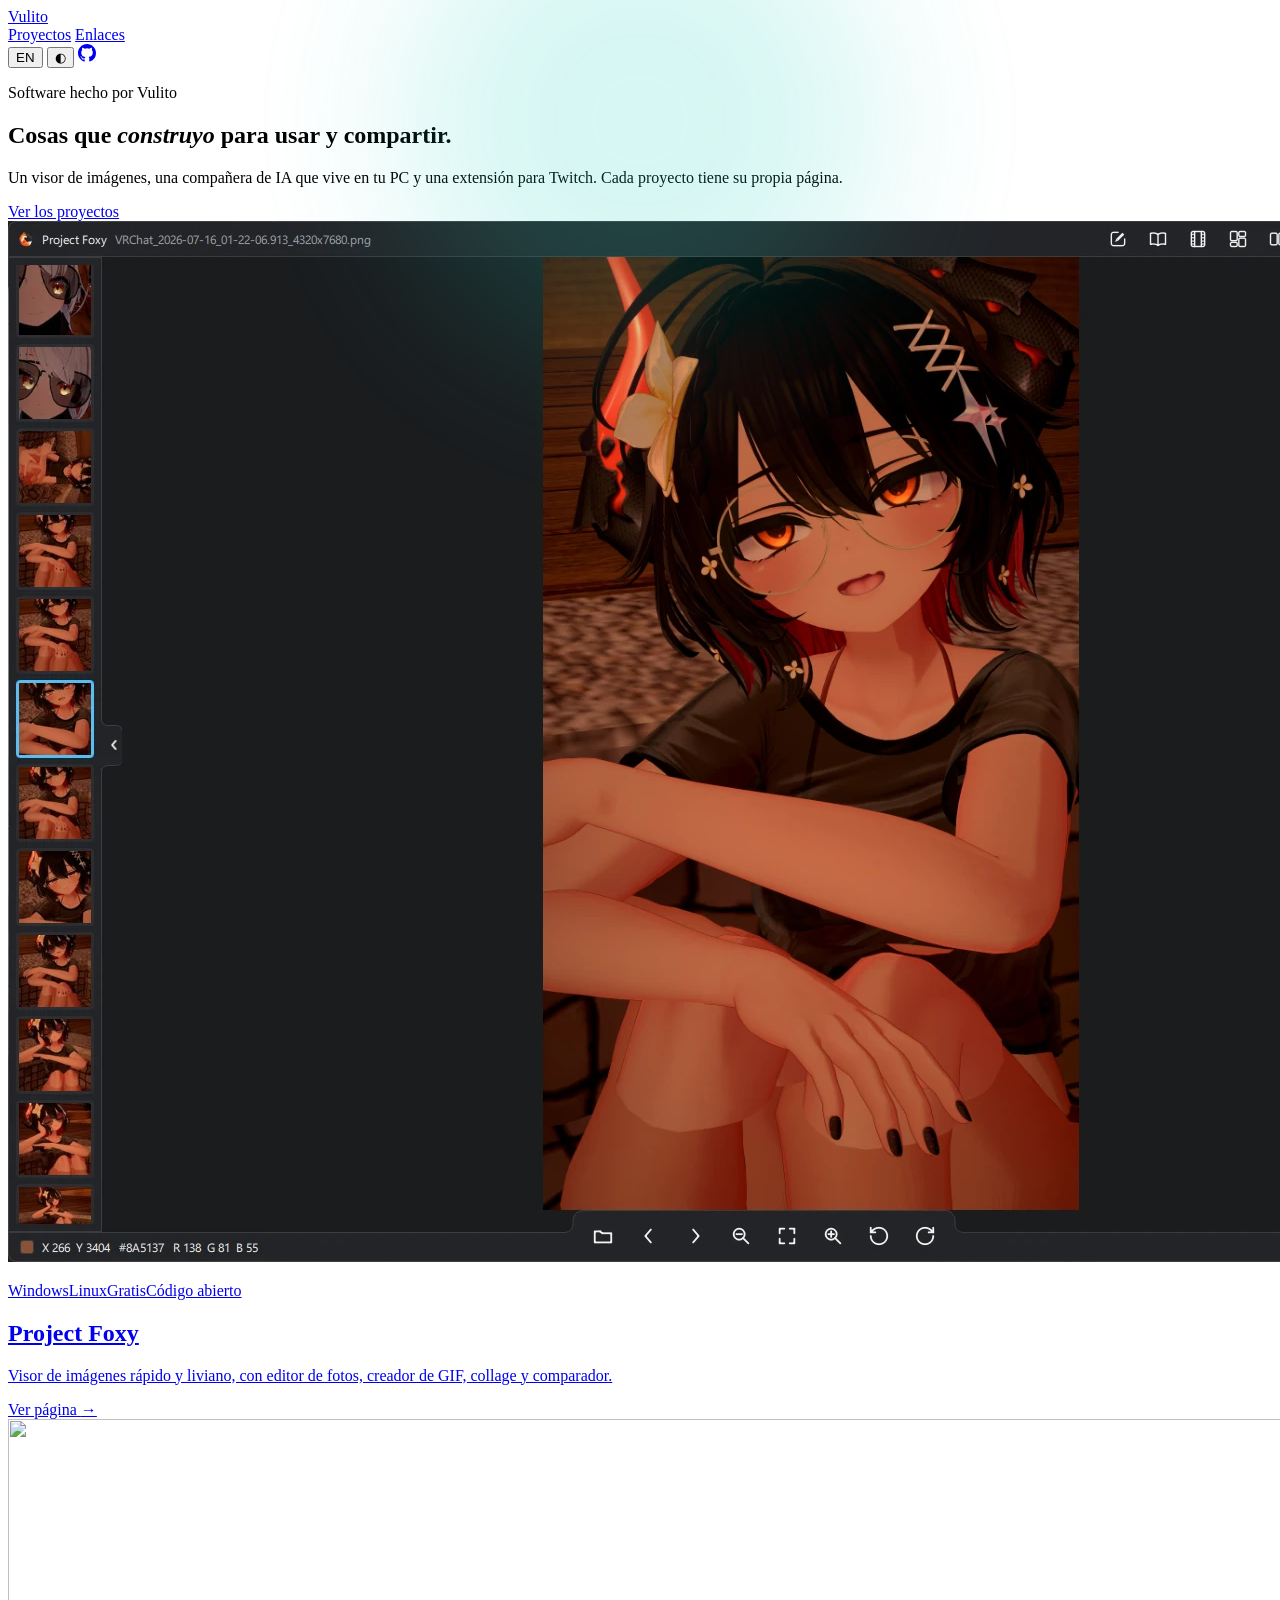
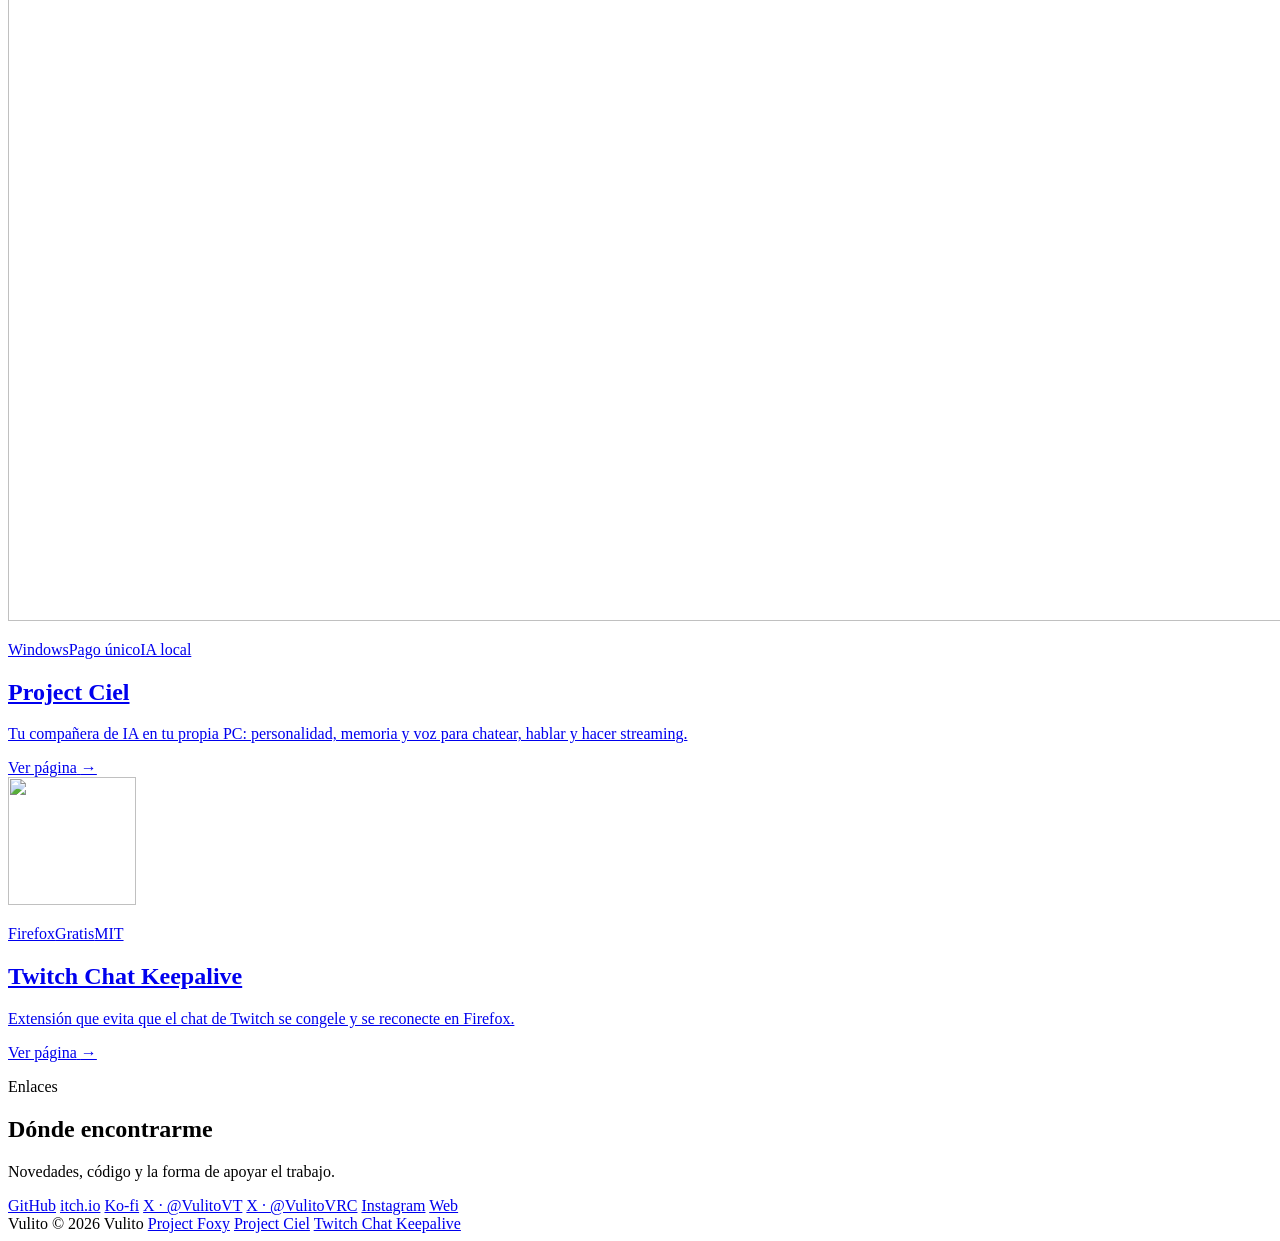
==== index.html @ b4577e33 "Foxy: capturas nuevas y galería más grande (botones con iconos, descripción debajo, clic para amplia" ====
<!doctype html>
<html lang="es">
<head>
<meta charset="utf-8">
<meta name="viewport" content="width=device-width, initial-scale=1">
<title>Vulito — proyectos de software</title>
<meta name="description" content="Proyectos de Vulito: Project Foxy (visor y editor de imágenes), Project Ciel (compañera de IA local) y Twitch Chat Keepalive (extensión para Firefox).">
<meta name="theme-color" content="#14100d">
<meta property="og:title" content="Vulito — proyectos de software">
<meta property="og:description" content="Un visor de imágenes, una compañera de IA local y una extensión para Twitch.">
<meta property="og:image" content="https://vulob1.github.io/img/social.png">
<meta property="og:type" content="website">
<link rel="icon" href="img/favicon.png">
<link rel="stylesheet" href="shared/base.css">
<link rel="stylesheet" href="shared/extra.css">
<style>
  :root { --accent: #1d1814; --accent-ink: #fbf8f5; --accent-soft: #efe7df; --accent2: #8b5cf6; }
  @media (prefers-color-scheme: dark) { :root:not([data-theme="light"]) { --accent: #f4eee8; --accent-ink: #14100d; --accent-soft: #2a211b; } }
  :root[data-theme="dark"] { --accent: #f4eee8; --accent-ink: #14100d; --accent-soft: #2a211b; }
  .glow { background: none; }
  .g1 { background: color-mix(in srgb, #ff6a13 38%, transparent) !important; }
  .g2 { background: color-mix(in srgb, #8b5cf6 34%, transparent) !important; }
  .g3 { position: absolute; width: 480px; height: 480px; left: 50%; top: -120px; margin-left: -240px; border-radius: 50%; filter: blur(80px); opacity: .45; background: color-mix(in srgb, #1ed3bd 40%, transparent); animation: drift 20s ease-in-out infinite alternate; }
  .brand .mk { width: 14px; height: 14px; border-radius: 50%; background: conic-gradient(#ff6a13, #1ed3bd, #8b5cf6, #ff6a13); animation: spin 8s linear infinite; }
  .btn.primary { box-shadow: none; }
</style>
<script>
  try { var t = localStorage.getItem('theme'); if (t) document.documentElement.dataset.theme = t; } catch (e) {}
  document.documentElement.classList.add('js');
</script>
</head>
<body>

<div class="progress" id="progress" aria-hidden="true"></div>

<header class="nav" id="nav">
  <div class="wrap nav-in">
    <a class="brand" href="#top"><i class="mk"></i><span>Vulito</span></a>
    <nav class="links" id="links">
      <a href="#proyectos" data-i18n="nav.projects">Proyectos</a>
      <a href="#enlaces" data-i18n="nav.links">Enlaces</a>
    </nav>
    <div class="tools">
      <button class="chip-btn" id="lang" aria-label="Idioma / Language">EN</button>
      <button class="chip-btn" id="theme" aria-label="Tema / Theme">◐</button>
      <a class="chip-btn" href="https://github.com/VuloB1" aria-label="GitHub">
        <svg viewBox="0 0 16 16" width="18" height="18" aria-hidden="true"><path fill="currentColor" d="M8 0C3.58 0 0 3.58 0 8c0 3.54 2.29 6.53 5.47 7.59.4.07.55-.17.55-.38 0-.19-.01-.82-.01-1.49-2.01.37-2.53-.49-2.69-.94-.09-.23-.48-.94-.82-1.13-.28-.15-.68-.52-.01-.53.63-.01 1.08.58 1.23.82.72 1.21 1.87.87 2.33.66.07-.52.28-.87.51-1.07-1.78-.2-3.64-.89-3.64-3.95 0-.87.31-1.59.82-2.15-.08-.2-.36-1.02.08-2.12 0 0 .67-.21 2.2.82a7.6 7.6 0 0 1 4 0c1.53-1.04 2.2-.82 2.2-.82.44 1.1.16 1.92.08 2.12.51.56.82 1.27.82 2.15 0 3.07-1.87 3.75-3.65 3.95.29.25.54.73.54 1.48 0 1.07-.01 1.93-.01 2.2 0 .21.15.46.55.38A8.01 8.01 0 0 0 16 8c0-4.42-3.58-8-8-8z"/></svg>
      </a>
    </div>
  </div>
</header>

<main id="top">
  <section class="home-hero hero">
    <div class="glow g1" aria-hidden="true"></div>
    <div class="glow g2" aria-hidden="true"></div>
    <div class="g3" aria-hidden="true"></div>
    <div class="wrap">
      <p class="eyebrow rise" style="--d:0"><span class="dot"></span><span data-i18n="hero.badge">Software hecho por Vulito</span></p>
      <h1 class="rise" style="--d:1" data-i18n-html="hero.title">Cosas que <em>construyo</em> para usar y compartir.</h1>
      <p class="lead rise" style="--d:2" data-i18n="hero.lead">Un visor de imágenes, una compañera de IA que vive en tu PC y una extensión para Twitch. Cada proyecto tiene su propia página.</p>
      <div class="cta rise" style="--d:3">
        <a class="btn primary" href="#proyectos" data-i18n="hero.cta">Ver los proyectos</a>
      </div>
    </div>
  </section>

  <section id="proyectos" class="projects">
    <div class="wrap">
      <div class="proj-grid">
        <a class="proj foxy" href="ProjectFoxy/" data-reveal>
          <div class="proj-media"><img data-es="ProjectFoxy/img/visor.webp" data-en="ProjectFoxy/img/visor.webp" src="ProjectFoxy/img/visor.webp" alt="" width="1512" height="1041" loading="lazy"></div>
          <div class="proj-body">
            <p class="proj-tags"><span>Windows</span><span>Linux</span><span data-i18n="tag.free">Gratis</span><span data-i18n="tag.open">Código abierto</span></p>
            <h2>Project Foxy</h2>
            <p data-i18n="foxy.p">Visor de imágenes rápido y liviano, con editor de fotos, creador de GIF, collage y comparador.</p>
            <span class="proj-go"><span data-i18n="go">Ver página</span> <b>→</b></span>
          </div>
        </a>
        <a class="proj ciel" href="ProjectCiel/" data-reveal>
          <div class="proj-media"><img src="ProjectCiel/img/chat.webp" alt="" width="1282" height="802" loading="lazy"></div>
          <div class="proj-body">
            <p class="proj-tags"><span>Windows</span><span data-i18n="tag.once">Pago único</span><span data-i18n="tag.ai">IA local</span></p>
            <h2>Project Ciel</h2>
            <p data-i18n="ciel.p">Tu compañera de IA en tu propia PC: personalidad, memoria y voz para chatear, hablar y hacer streaming.</p>
            <span class="proj-go"><span data-i18n="go">Ver página</span> <b>→</b></span>
          </div>
        </a>
        <a class="proj twitch" href="TwitchChatKeepalive/" data-reveal>
          <div class="proj-media icon"><img src="TwitchChatKeepalive/img/icon.png" alt="" width="128" height="128" loading="lazy"></div>
          <div class="proj-body">
            <p class="proj-tags"><span>Firefox</span><span data-i18n="tag.free">Gratis</span><span>MIT</span></p>
            <h2>Twitch Chat Keepalive</h2>
            <p data-i18n="tw.p">Extensión que evita que el chat de Twitch se congele y se reconecte en Firefox.</p>
            <span class="proj-go"><span data-i18n="go">Ver página</span> <b>→</b></span>
          </div>
        </a>
      </div>
    </div>
  </section>

  <section id="enlaces" class="sec alt center">
    <div class="wrap narrow">
      <p class="kicker" data-reveal data-i18n="links.k">Enlaces</p>
      <h2 data-reveal data-i18n="links.h">Dónde encontrarme</h2>
      <p class="sub" data-reveal data-i18n="links.sub">Novedades, código y la forma de apoyar el trabajo.</p>
      <div class="about-row" data-reveal>
        <a href="https://github.com/VuloB1">GitHub</a>
        <a href="https://vulito.itch.io/projectciel">itch.io</a>
        <a href="https://ko-fi.com/vulito">Ko-fi</a>
        <a href="https://x.com/VulitoVT">X · @VulitoVT</a>
        <a href="https://x.com/VulitoVRC">X · @VulitoVRC</a>
        <a href="https://www.instagram.com/vulitovt/">Instagram</a>
        <a href="https://vulito.carrd.co/">Web</a>
      </div>
    </div>
  </section>
</main>

<footer class="foot">
  <div class="wrap foot-in">
    <span class="brand"><i class="mk"></i><span>Vulito</span></span>
    <span data-i18n="foot.lic">© 2026 Vulito</span>
    <span class="flinks">
      <a href="ProjectFoxy/">Project Foxy</a>
      <a href="ProjectCiel/">Project Ciel</a>
      <a href="TwitchChatKeepalive/">Twitch Chat Keepalive</a>
    </span>
  </div>
</footer>

<script>
  window.EN = {
    'page.title': 'Vulito — software projects',
    'nav.projects': 'Projects', 'nav.links': 'Links',
    'hero.badge': 'Software made by Vulito',
    'hero.title': 'Things I <em>build</em> to use and share.',
    'hero.lead': 'An image viewer, an AI companion that lives on your PC and a Twitch extension. Each project has its own page.',
    'hero.cta': 'See the projects',
    'tag.free': 'Free', 'tag.open': 'Open source', 'tag.once': 'One-time purchase', 'tag.ai': 'Local AI', 'go': 'See page',
    'foxy.p': 'Fast, light image viewer with a photo editor, GIF maker, collage and compare view.',
    'ciel.p': 'Your AI companion on your own PC: personality, memory and voice to chat, talk and stream.',
    'tw.p': 'Extension that stops Twitch chat from freezing and reconnecting in Firefox.',
    'links.k': 'Links', 'links.h': 'Where to find me', 'links.sub': 'News, code and ways to support the work.'
  };
  window.onLangChange = function (l) {
    document.querySelectorAll('img[data-es]').forEach(function (i) { i.src = l === 'es' ? i.dataset.es : i.dataset.en; });
  };
</script>
<script src="shared/site.js"></script>
</body>
</html>
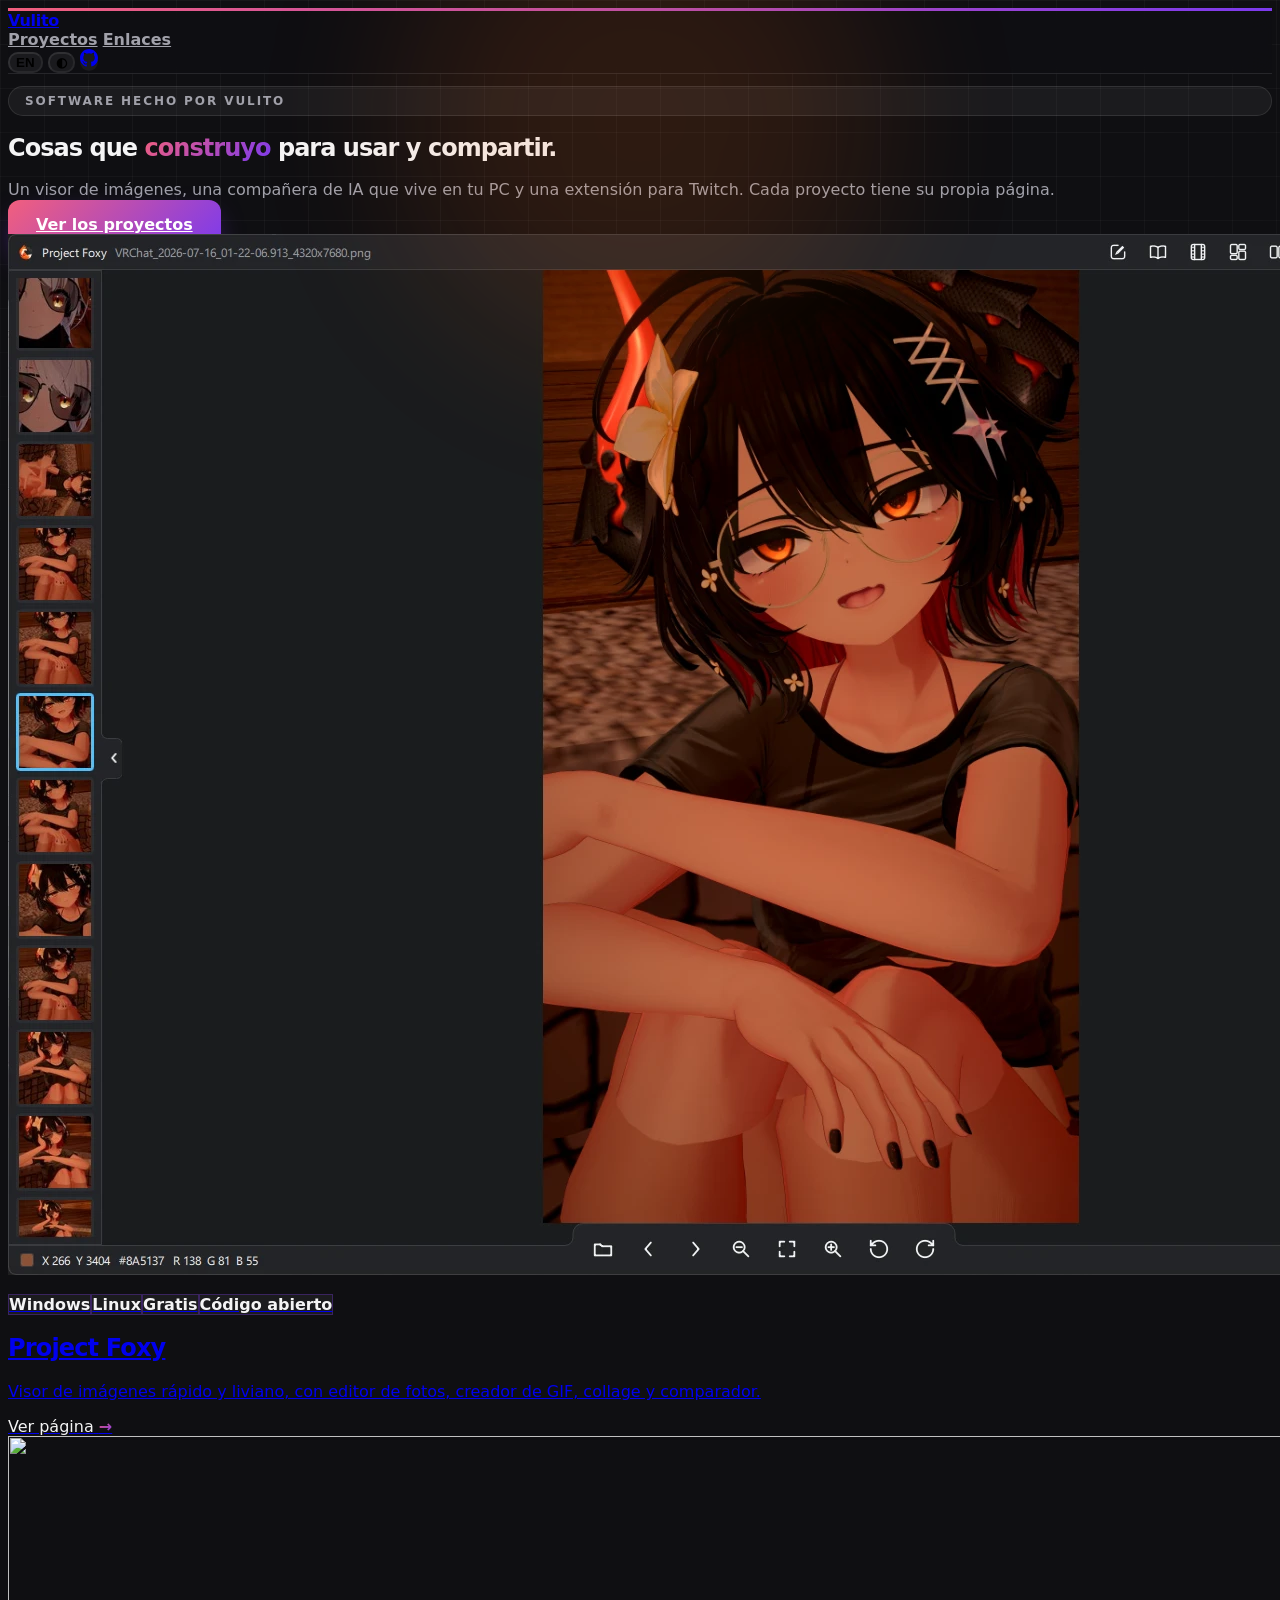
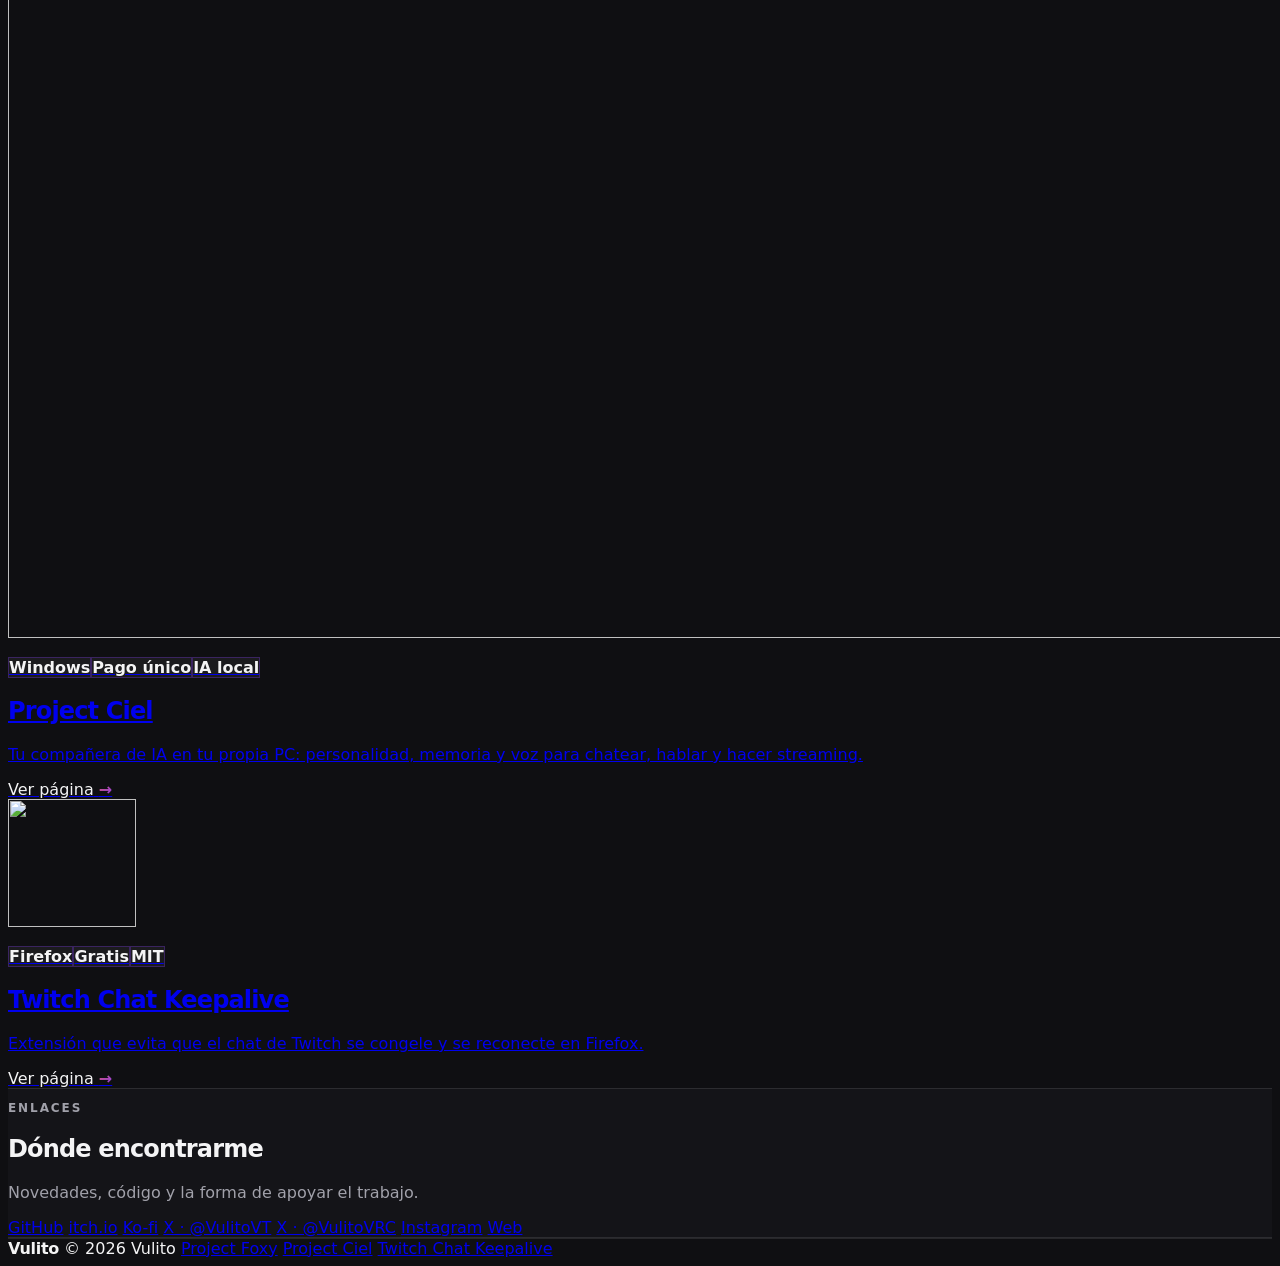
==== commit 86118a13: "Sitio: estilo nuevo (rejilla, barra de cristal, títulos en degradado, chips), modo oscuro por defect" ====
--- a/index.html
+++ b/index.html
@@ -1,11 +1,11 @@
 <!doctype html>
-<html lang="es">
+<html lang="es" data-theme="dark">
 <head>
 <meta charset="utf-8">
 <meta name="viewport" content="width=device-width, initial-scale=1">
 <title>Vulito — proyectos de software</title>
 <meta name="description" content="Proyectos de Vulito: Project Foxy (visor y editor de imágenes), Project Ciel (compañera de IA local) y Twitch Chat Keepalive (extensión para Firefox).">
-<meta name="theme-color" content="#14100d">
+<meta name="theme-color" content="#0f0f12">
 <meta property="og:title" content="Vulito — proyectos de software">
 <meta property="og:description" content="Un visor de imágenes, una compañera de IA local y una extensión para Twitch.">
 <meta property="og:image" content="https://vulob1.github.io/img/social.png">
@@ -13,16 +13,15 @@
 <link rel="icon" href="img/favicon.png">
 <link rel="stylesheet" href="shared/base.css">
 <link rel="stylesheet" href="shared/extra.css">
+<link rel="stylesheet" href="shared/theme.css">
 <style>
-  :root { --accent: #1d1814; --accent-ink: #fbf8f5; --accent-soft: #efe7df; --accent2: #8b5cf6; }
-  @media (prefers-color-scheme: dark) { :root:not([data-theme="light"]) { --accent: #f4eee8; --accent-ink: #14100d; --accent-soft: #2a211b; } }
-  :root[data-theme="dark"] { --accent: #f4eee8; --accent-ink: #14100d; --accent-soft: #2a211b; }
+  :root { --accent: #f25f7d; --accent-ink: #ffffff; --accent-soft: #ffe8ee; --accent2: #7c3aed; --g1: #f25f7d; --g2: #7c3aed; }
+  :root[data-theme="dark"] { --accent: #ff7d98; --accent-ink: #20060d; --accent-soft: #3a1420; }
   .glow { background: none; }
-  .g1 { background: color-mix(in srgb, #ff6a13 38%, transparent) !important; }
-  .g2 { background: color-mix(in srgb, #8b5cf6 34%, transparent) !important; }
-  .g3 { position: absolute; width: 480px; height: 480px; left: 50%; top: -120px; margin-left: -240px; border-radius: 50%; filter: blur(80px); opacity: .45; background: color-mix(in srgb, #1ed3bd 40%, transparent); animation: drift 20s ease-in-out infinite alternate; }
-  .brand .mk { width: 14px; height: 14px; border-radius: 50%; background: conic-gradient(#ff6a13, #1ed3bd, #8b5cf6, #ff6a13); animation: spin 8s linear infinite; }
-  .btn.primary { box-shadow: none; }
+  .g1 { background: color-mix(in srgb, #f25f7d 38%, transparent) !important; }
+  .g2 { background: color-mix(in srgb, #7c3aed 34%, transparent) !important; }
+  .g3 { position: absolute; width: 480px; height: 480px; left: 50%; top: -120px; margin-left: -240px; border-radius: 50%; filter: blur(80px); opacity: .35; background: color-mix(in srgb, #ff6a13 36%, transparent); animation: drift 20s ease-in-out infinite alternate; }
+  .brand .mk { width: 14px; height: 14px; border-radius: 50%; background: linear-gradient(135deg, #f25f7d, #7c3aed); }
 </style>
 <script>
   try { var t = localStorage.getItem('theme'); if (t) document.documentElement.dataset.theme = t; } catch (e) {}
--- a/shared/theme.css
+++ b/shared/theme.css
@@ -0,0 +1,96 @@
+/* Common look of every page of the site, on top of base.css / extra.css and each page's own colours: a warm off-white (light) or a
+   soft graphite (dark, the default) background with a faint grid, a glass bar, pill chips, bold tight titles and one two-colour
+   gradient (--g1 -> --g2, set by each page) for what is to be pressed or looked at first. The theme is the `data-theme` of <html>
+   ("dark" unless the visitor chose "light"; see the small script in each head). */
+
+:root,
+:root[data-theme="dark"] {
+  --bg: #0f0f12; --bg2: #141418; --card: #18181d; --ink: #f4f4f5; --mute: #a1a1aa; --line: rgba(255,255,255,.10);
+  --shadow: 0 30px 80px -30px rgba(0,0,0,.85);
+  --grid: rgba(255,255,255,.035); --glass: rgba(15,15,18,.78); --chip: rgba(255,255,255,.05);
+}
+:root[data-theme="light"] {
+  --bg: #f7f7f4; --bg2: #fcfcf8; --card: #ffffff; --ink: #1f1f23; --mute: #56565e; --line: rgba(24,24,27,.13);
+  --shadow: 0 30px 80px -34px rgba(40,30,60,.28);
+  --grid: rgba(24,24,27,.045); --glass: rgba(255,255,255,.84); --chip: #ffffff;
+}
+:root {
+  --g1: var(--accent); --g2: var(--accent2, var(--accent));
+  --grad: linear-gradient(135deg, var(--g1) 0%, var(--g2) 100%);
+  --r: 18px;
+}
+
+html { background: var(--bg); }
+body {
+  background: transparent; color: var(--ink);
+  font-family: "Noto Sans", "Segoe UI", system-ui, -apple-system, Roboto, "Helvetica Neue", sans-serif;
+}
+/* the faint grid behind everything, fading out toward the bottom of the first screens */
+body::before {
+  content: ""; position: fixed; inset: 0; z-index: -1; pointer-events: none;
+  background-image: linear-gradient(var(--grid) 1px, transparent 1px), linear-gradient(90deg, var(--grid) 1px, transparent 1px);
+  background-size: 44px 44px;
+  -webkit-mask-image: radial-gradient(120% 90% at 50% 0%, #000 35%, transparent 85%);
+  mask-image: radial-gradient(120% 90% at 50% 0%, #000 35%, transparent 85%);
+}
+::selection { background: color-mix(in srgb, var(--g2) 35%, transparent); }
+
+/* --- bar --- */
+.nav { background: var(--glass); backdrop-filter: blur(18px) saturate(1.5); border-bottom: 1px solid var(--line); }
+.nav-in { height: 62px; }
+.brand { font-weight: 800; letter-spacing: -.02em; }
+.brand b { color: var(--g1); background: var(--grad); -webkit-background-clip: text; background-clip: text; -webkit-text-fill-color: transparent; }
+.links a { font-weight: 600; color: var(--mute); }
+.links a:hover { color: var(--ink); background: var(--chip); }
+.links a.on { color: var(--ink); background: var(--chip); box-shadow: inset 0 0 0 1px var(--line); }
+.chip-btn { border-radius: 10px; background: var(--chip); border-color: var(--line); font-weight: 700; }
+.chip-btn:hover { border-color: var(--g2); }
+.progress { background: var(--grad); height: 3px; }
+
+/* --- hero --- */
+.hero .glow, .glow { opacity: .35; }
+.eyebrow, .kicker { font-size: 12px; font-weight: 700; letter-spacing: .16em; text-transform: uppercase; color: var(--mute); }
+.kicker { margin-bottom: 12px; }
+.eyebrow { padding: 7px 16px; border: 1px solid var(--line); border-radius: 999px; background: var(--chip); }
+.dot, .dot::after { background: var(--grad); }
+h1 { font-weight: 900; letter-spacing: -.04em; line-height: 1.02; }
+h2 { font-weight: 850; letter-spacing: -.035em; }
+h1 em, .home-hero h1 em {
+  font-style: normal; background: var(--grad); -webkit-background-clip: text; background-clip: text;
+  -webkit-text-fill-color: transparent; color: transparent; animation: none;
+}
+.lead, .sub { color: var(--mute); }
+.hero-brand b { background: var(--grad); -webkit-background-clip: text; background-clip: text; -webkit-text-fill-color: transparent; }
+.fine { color: var(--mute); }
+
+/* --- buttons --- */
+.btn { border-radius: 12px; border: 1px solid var(--line); background: var(--chip); color: var(--ink); font-weight: 700; }
+.btn:hover { border-color: color-mix(in srgb, var(--g2) 60%, var(--line)); transform: translateY(-2px); }
+.btn.primary {
+  background: var(--grad); border: 0; color: #fff; padding: 15px 28px;
+  box-shadow: 0 12px 30px -10px color-mix(in srgb, var(--g2) 75%, transparent);
+}
+.btn.primary:hover { box-shadow: 0 18px 38px -10px color-mix(in srgb, var(--g2) 85%, transparent); filter: saturate(1.1); }
+.btn.primary small { opacity: .85; }
+
+/* --- numbers, sections, cards --- */
+.stats b { background: var(--grad); -webkit-background-clip: text; background-clip: text; -webkit-text-fill-color: transparent; }
+.sec.alt { background: var(--bg2); border-block: 1px solid var(--line); }
+.card, .proj, .window, .fx-panel, .faq details, details.q, pre, .dl-card { border-color: var(--line); background: var(--card); }
+.card { border-radius: var(--r); }
+.card:hover, .proj:hover { border-color: color-mix(in srgb, var(--g2) 55%, var(--line)); box-shadow: 0 26px 52px -30px color-mix(in srgb, var(--g2) 55%, transparent); }
+.window { border-radius: 16px; box-shadow: var(--shadow); }
+.proj { border-radius: 22px; }
+.proj-tags span { border: 1px solid color-mix(in srgb, var(--g2) 32%, transparent); background: var(--chip); color: var(--ink); font-weight: 600; }
+.proj-go { color: var(--ink); }
+.proj-go b { background: var(--grad); -webkit-background-clip: text; background-clip: text; -webkit-text-fill-color: transparent; }
+.ico { color: var(--g2); }
+
+/* --- tabs and pills --- */
+.fx-tab, .tabs button { background: var(--chip); border-color: var(--line); color: var(--mute); font-weight: 650; }
+.fx-tab:hover, .gtabs button:hover { border-color: var(--g2); color: var(--ink); }
+.fx-tab.on, .gtabs button.on { background: var(--grad); border-color: transparent; color: #fff; box-shadow: 0 10px 24px -12px color-mix(in srgb, var(--g2) 80%, transparent); }
+.gtabs button { background: var(--chip); border-color: var(--line); }
+.fx-chips span, .chips span { border: 1px solid color-mix(in srgb, var(--g2) 28%, transparent); background: var(--chip); color: var(--ink); }
+
+.foot { border-top: 1px solid var(--line); }
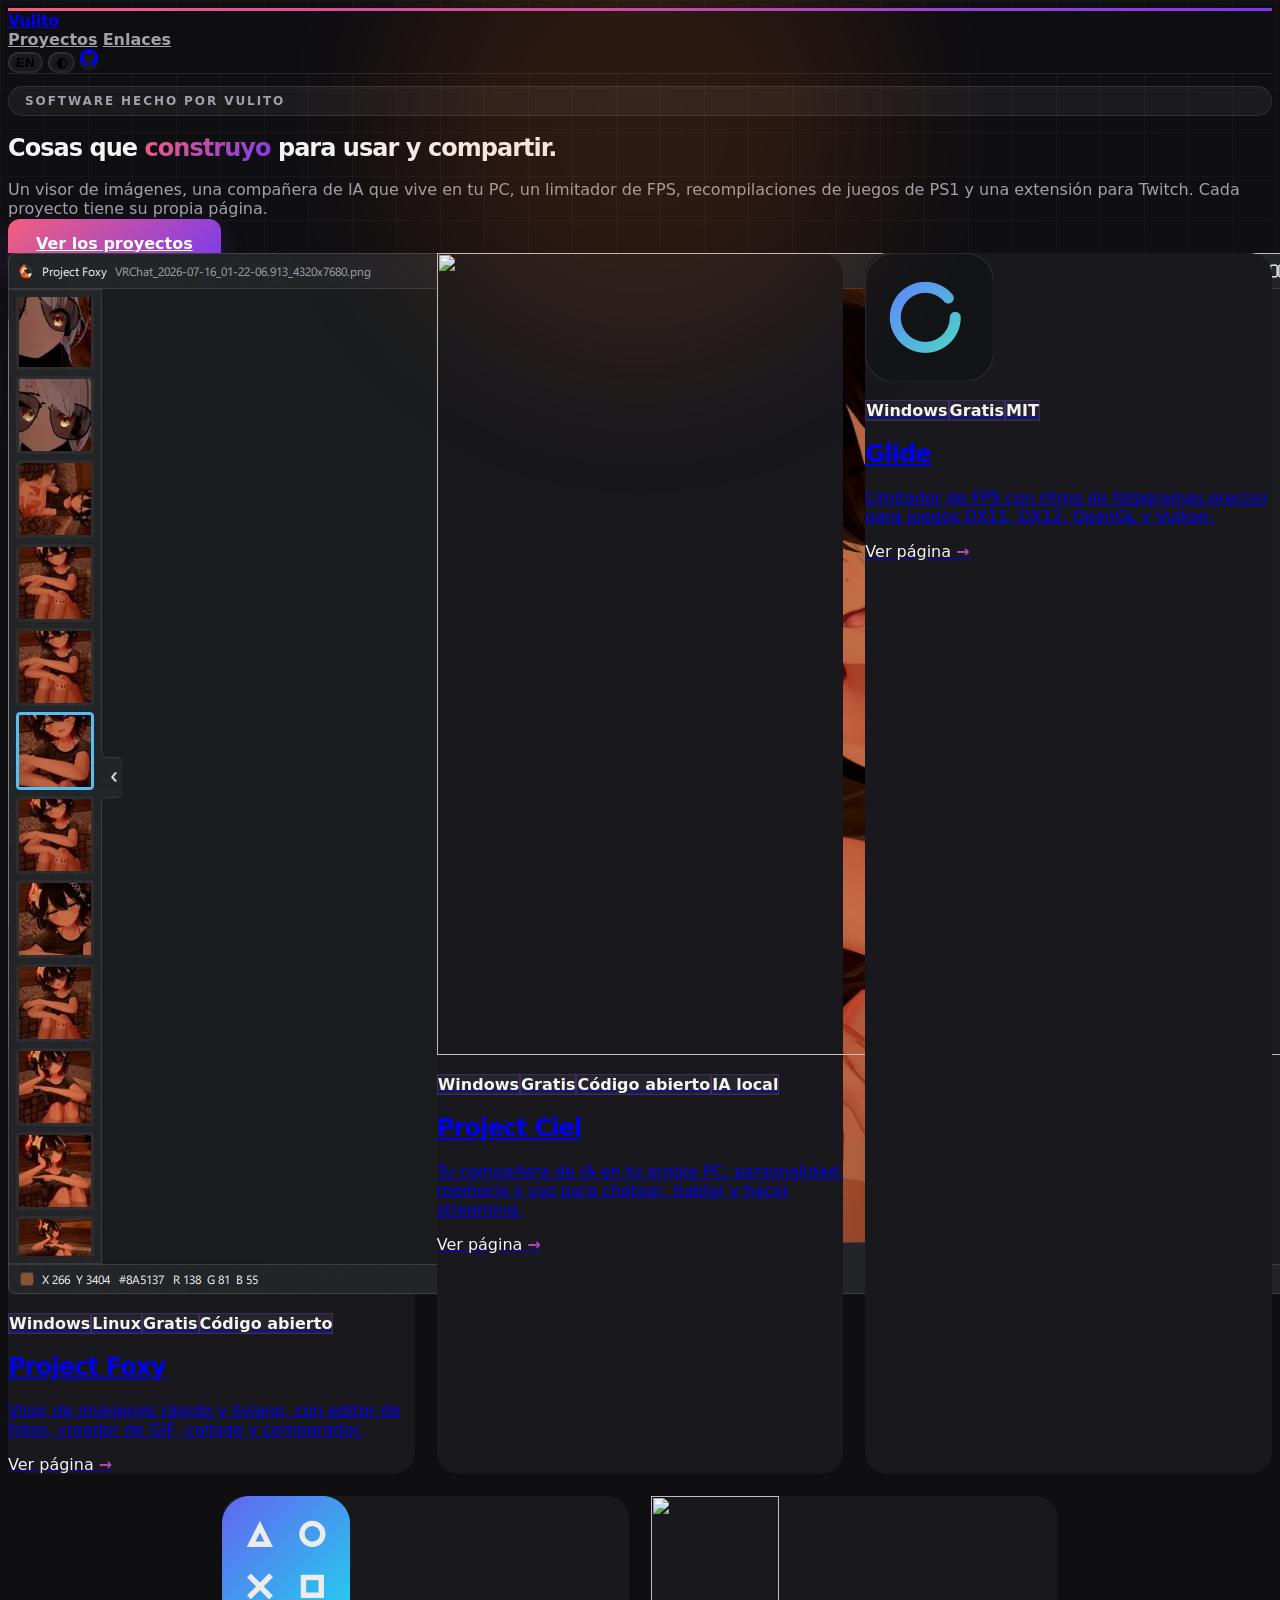
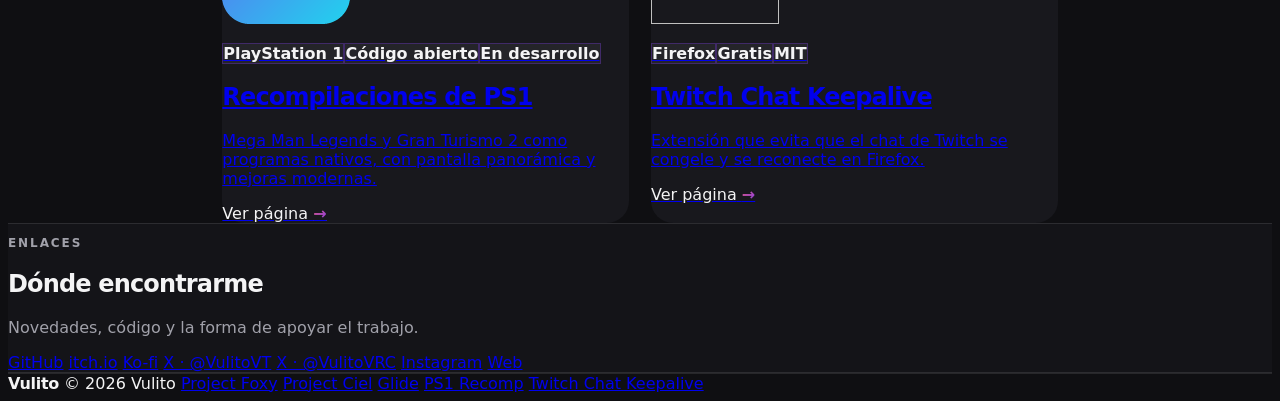
==== commit ee252c69: "Sitio: páginas de Glide y de las recompilaciones de PS1, portada con cinco proyectos y Project Ciel " ====
--- a/index.html
+++ b/index.html
@@ -4,7 +4,7 @@
 <meta charset="utf-8">
 <meta name="viewport" content="width=device-width, initial-scale=1">
 <title>Vulito — proyectos de software</title>
-<meta name="description" content="Proyectos de Vulito: Project Foxy (visor y editor de imágenes), Project Ciel (compañera de IA local) y Twitch Chat Keepalive (extensión para Firefox).">
+<meta name="description" content="Proyectos de Vulito: Project Foxy (visor y editor de imágenes), Project Ciel (compañera de IA local), Glide (limitador de FPS), recompilaciones de juegos de PS1 y Twitch Chat Keepalive (extensión para Firefox).">
 <meta name="theme-color" content="#0f0f12">
 <meta property="og:title" content="Vulito — proyectos de software">
 <meta property="og:description" content="Un visor de imágenes, una compañera de IA local y una extensión para Twitch.">
@@ -57,7 +57,7 @@
     <div class="wrap">
       <p class="eyebrow rise" style="--d:0"><span class="dot"></span><span data-i18n="hero.badge">Software hecho por Vulito</span></p>
       <h1 class="rise" style="--d:1" data-i18n-html="hero.title">Cosas que <em>construyo</em> para usar y compartir.</h1>
-      <p class="lead rise" style="--d:2" data-i18n="hero.lead">Un visor de imágenes, una compañera de IA que vive en tu PC y una extensión para Twitch. Cada proyecto tiene su propia página.</p>
+      <p class="lead rise" style="--d:2" data-i18n="hero.lead">Un visor de imágenes, una compañera de IA que vive en tu PC, un limitador de FPS, recompilaciones de juegos de PS1 y una extensión para Twitch. Cada proyecto tiene su propia página.</p>
       <div class="cta rise" style="--d:3">
         <a class="btn primary" href="#proyectos" data-i18n="hero.cta">Ver los proyectos</a>
       </div>
@@ -79,9 +79,27 @@
         <a class="proj ciel" href="ProjectCiel/" data-reveal>
           <div class="proj-media"><img src="ProjectCiel/img/chat.webp" alt="" width="1282" height="802" loading="lazy"></div>
           <div class="proj-body">
-            <p class="proj-tags"><span>Windows</span><span data-i18n="tag.once">Pago único</span><span data-i18n="tag.ai">IA local</span></p>
+            <p class="proj-tags"><span>Windows</span><span data-i18n="tag.free">Gratis</span><span data-i18n="tag.open">Código abierto</span><span data-i18n="tag.ai">IA local</span></p>
             <h2>Project Ciel</h2>
             <p data-i18n="ciel.p">Tu compañera de IA en tu propia PC: personalidad, memoria y voz para chatear, hablar y hacer streaming.</p>
+            <span class="proj-go"><span data-i18n="go">Ver página</span> <b>→</b></span>
+          </div>
+        </a>
+        <a class="proj glide" href="Glide/" data-reveal>
+          <div class="proj-media icon"><img src="Glide/img/icon.png" alt="" width="128" height="128" loading="lazy"></div>
+          <div class="proj-body">
+            <p class="proj-tags"><span>Windows</span><span data-i18n="tag.free">Gratis</span><span>MIT</span></p>
+            <h2>Glide</h2>
+            <p data-i18n="glide.p">Limitador de FPS con ritmo de fotogramas preciso para juegos DX11, DX12, OpenGL y Vulkan.</p>
+            <span class="proj-go"><span data-i18n="go">Ver página</span> <b>→</b></span>
+          </div>
+        </a>
+        <a class="proj ps1" href="PS1Recomp/" data-reveal>
+          <div class="proj-media icon"><img src="PS1Recomp/img/icon.png" alt="" width="128" height="128" loading="lazy"></div>
+          <div class="proj-body">
+            <p class="proj-tags"><span>PlayStation 1</span><span data-i18n="tag.open">Código abierto</span><span data-i18n="tag.wip">En desarrollo</span></p>
+            <h2 data-i18n="ps1.h">Recompilaciones de PS1</h2>
+            <p data-i18n="ps1.p">Mega Man Legends y Gran Turismo 2 como programas nativos, con pantalla panorámica y mejoras modernas.</p>
             <span class="proj-go"><span data-i18n="go">Ver página</span> <b>→</b></span>
           </div>
         </a>
@@ -123,6 +141,8 @@
     <span class="flinks">
       <a href="ProjectFoxy/">Project Foxy</a>
       <a href="ProjectCiel/">Project Ciel</a>
+      <a href="Glide/">Glide</a>
+      <a href="PS1Recomp/">PS1 Recomp</a>
       <a href="TwitchChatKeepalive/">Twitch Chat Keepalive</a>
     </span>
   </div>
@@ -134,12 +154,16 @@
     'nav.projects': 'Projects', 'nav.links': 'Links',
     'hero.badge': 'Software made by Vulito',
     'hero.title': 'Things I <em>build</em> to use and share.',
-    'hero.lead': 'An image viewer, an AI companion that lives on your PC and a Twitch extension. Each project has its own page.',
+    'hero.lead': 'An image viewer, an AI companion that lives on your PC, a frame limiter, PS1 game recompilations and a Twitch extension. Each project has its own page.',
     'hero.cta': 'See the projects',
-    'tag.free': 'Free', 'tag.open': 'Open source', 'tag.once': 'One-time purchase', 'tag.ai': 'Local AI', 'go': 'See page',
+    'tag.free': 'Free', 'tag.open': 'Open source', 'tag.ai': 'Local AI', 'go': 'See page',
     'foxy.p': 'Fast, light image viewer with a photo editor, GIF maker, collage and compare view.',
     'ciel.p': 'Your AI companion on your own PC: personality, memory and voice to chat, talk and stream.',
     'tw.p': 'Extension that stops Twitch chat from freezing and reconnecting in Firefox.',
+    'glide.p': 'Frame limiter with precise frame pacing for DX11, DX12, OpenGL and Vulkan games.',
+    'ps1.h': 'PS1 recompilations',
+    'ps1.p': 'Mega Man Legends and Gran Turismo 2 as native programs, with widescreen and modern enhancements.',
+    'tag.wip': 'In development',
     'links.k': 'Links', 'links.h': 'Where to find me', 'links.sub': 'News, code and ways to support the work.'
   };
   window.onLangChange = function (l) {
--- a/shared/theme.css
+++ b/shared/theme.css
@@ -94,3 +94,16 @@
 .fx-chips span, .chips span { border: 1px solid color-mix(in srgb, var(--g2) 28%, transparent); background: var(--chip); color: var(--ink); }
 
 .foot { border-top: 1px solid var(--line); }
+
+/* --- front page: more than three projects, the last row centred --- */
+.proj-grid { display: flex; flex-wrap: wrap; justify-content: center; gap: 22px; }
+.proj-grid > .proj { flex: 0 1 calc((100% - 44px) / 3); min-width: 280px; }
+.proj.glide { --pc: #3b82f6; }
+.proj.ps1 { --pc: #6366f1; }
+
+/* --- cards that describe a project (PS1 recompilations) --- */
+.card .meta { margin: 0 0 10px; font-size: 13px; letter-spacing: .04em; color: var(--mute); }
+.card .cardlinks { display: flex; flex-wrap: wrap; gap: 10px; margin: 18px 0 0; }
+.card .cardlinks .btn { padding: 10px 18px; font-size: 14px; }
+.card .fx-chips { display: flex; flex-wrap: wrap; gap: 6px; margin: 14px 0 0; padding: 0; }
+.card .fx-chips span { padding: 3px 11px; border-radius: 99px; font-size: 12px; font-weight: 600; }
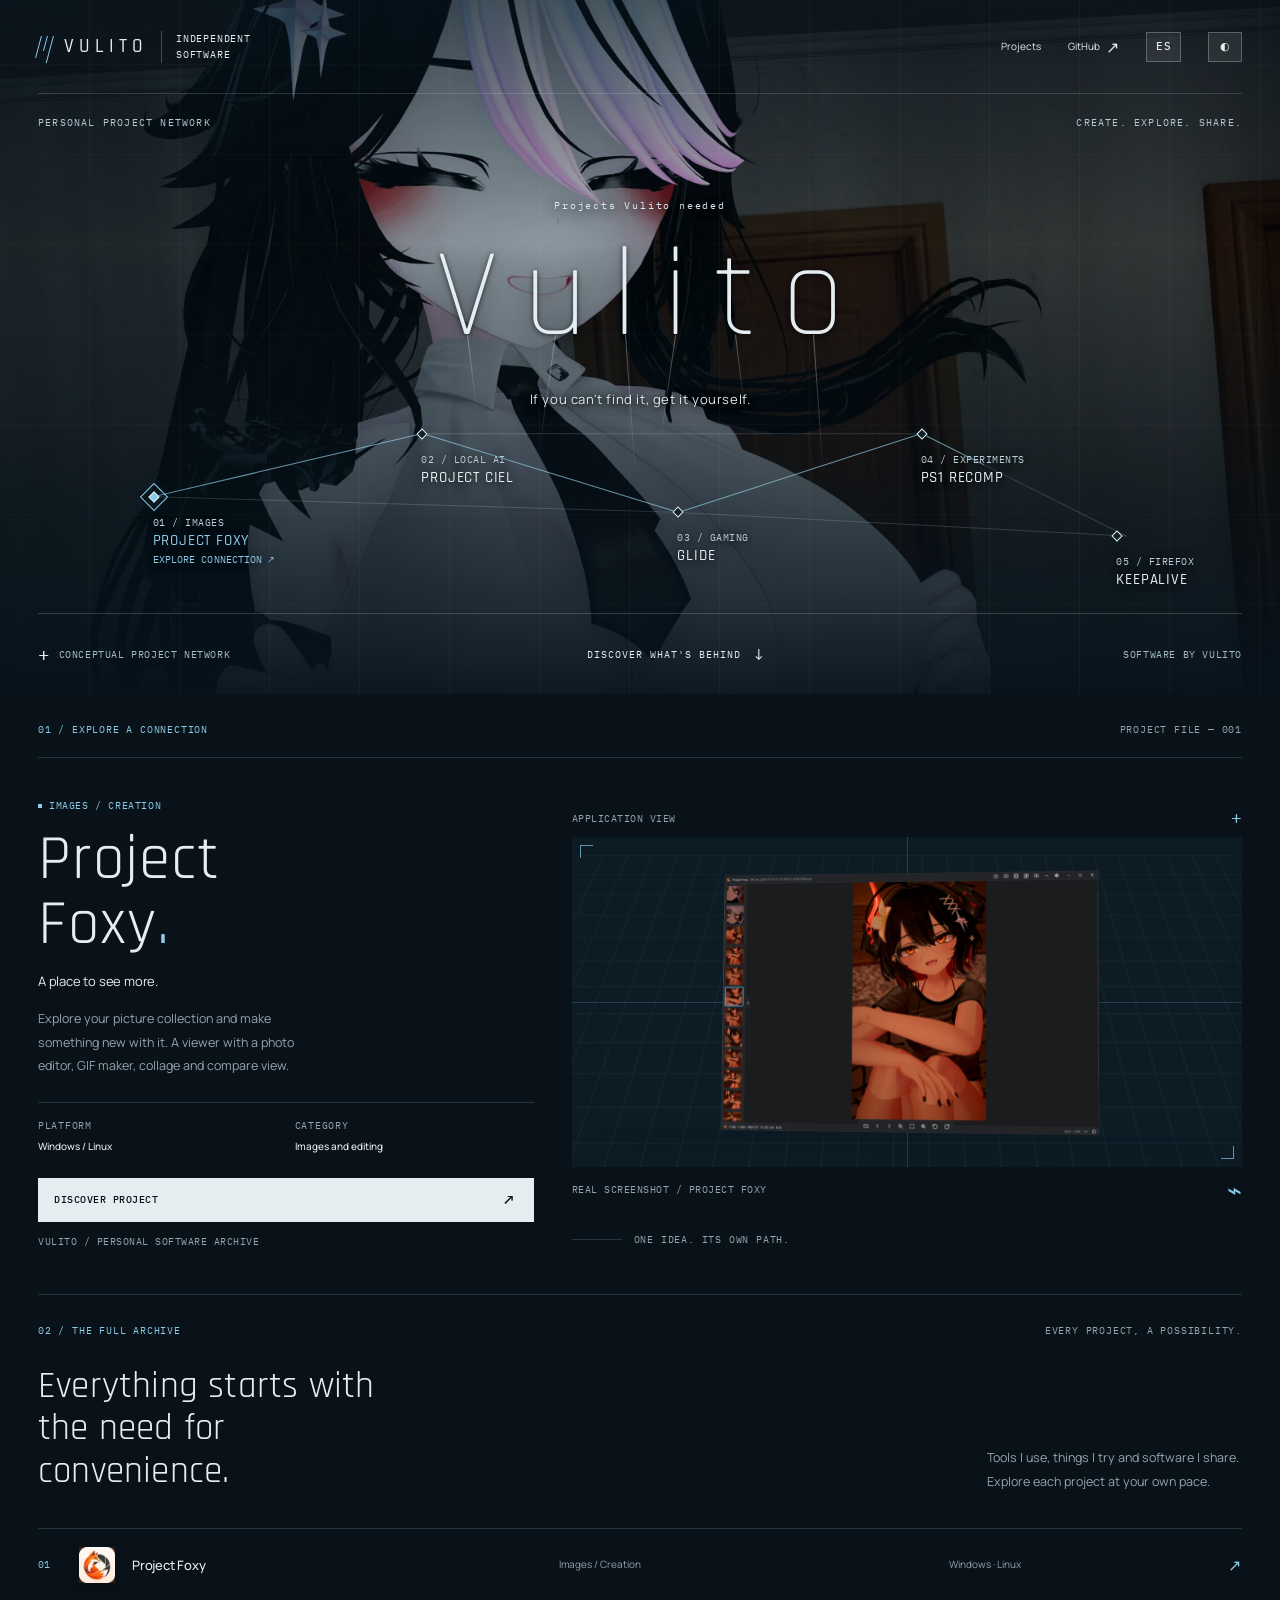
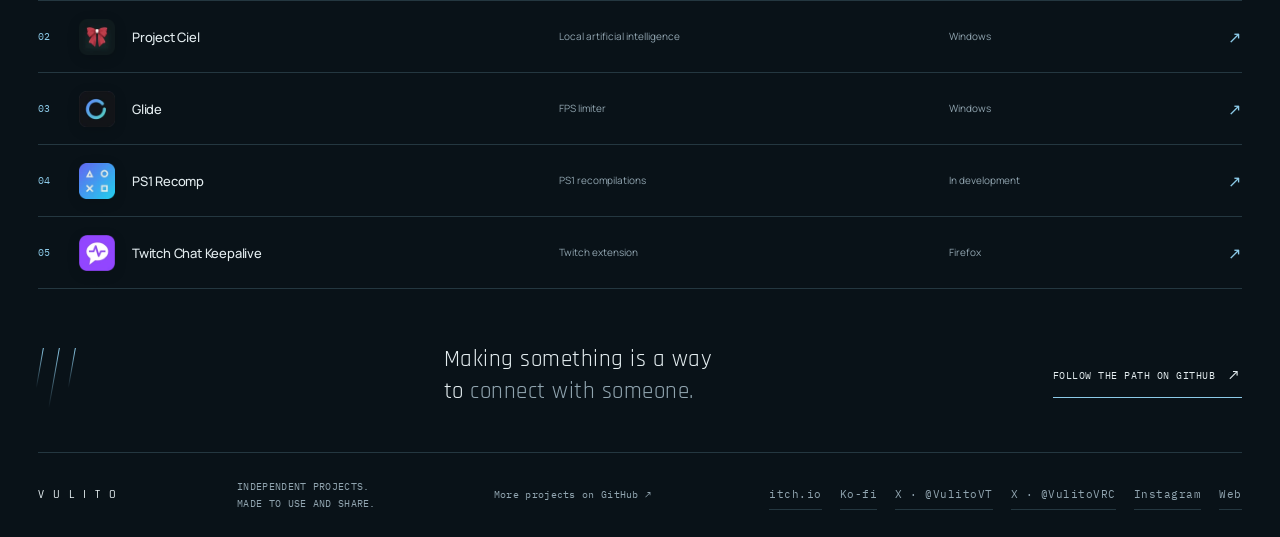
==== commit 054924fe: "Portada nueva (diseño Nexo): fondo con foto, red de proyectos, archivo con iconos; español e inglés," ====
--- a/index.html
+++ b/index.html
@@ -1,175 +1,57 @@
 <!doctype html>
 <html lang="es" data-theme="dark">
 <head>
-<meta charset="utf-8">
-<meta name="viewport" content="width=device-width, initial-scale=1">
-<title>Vulito — proyectos de software</title>
-<meta name="description" content="Proyectos de Vulito: Project Foxy (visor y editor de imágenes), Project Ciel (compañera de IA local), Glide (limitador de FPS), recompilaciones de juegos de PS1 y Twitch Chat Keepalive (extensión para Firefox).">
-<meta name="theme-color" content="#0f0f12">
-<meta property="og:title" content="Vulito — proyectos de software">
-<meta property="og:description" content="Un visor de imágenes, una compañera de IA local y una extensión para Twitch.">
-<meta property="og:image" content="https://vulob1.github.io/img/social.png">
-<meta property="og:type" content="website">
-<link rel="icon" href="img/favicon.png">
-<link rel="stylesheet" href="shared/base.css">
-<link rel="stylesheet" href="shared/extra.css">
-<link rel="stylesheet" href="shared/theme.css">
-<style>
-  :root { --accent: #f25f7d; --accent-ink: #ffffff; --accent-soft: #ffe8ee; --accent2: #7c3aed; --g1: #f25f7d; --g2: #7c3aed; }
-  :root[data-theme="dark"] { --accent: #ff7d98; --accent-ink: #20060d; --accent-soft: #3a1420; }
-  .glow { background: none; }
-  .g1 { background: color-mix(in srgb, #f25f7d 38%, transparent) !important; }
-  .g2 { background: color-mix(in srgb, #7c3aed 34%, transparent) !important; }
-  .g3 { position: absolute; width: 480px; height: 480px; left: 50%; top: -120px; margin-left: -240px; border-radius: 50%; filter: blur(80px); opacity: .35; background: color-mix(in srgb, #ff6a13 36%, transparent); animation: drift 20s ease-in-out infinite alternate; }
-  .brand .mk { width: 14px; height: 14px; border-radius: 50%; background: linear-gradient(135deg, #f25f7d, #7c3aed); }
-</style>
-<script>
-  try { var t = localStorage.getItem('theme'); if (t) document.documentElement.dataset.theme = t; } catch (e) {}
-  document.documentElement.classList.add('js');
-</script>
+  <meta charset="utf-8">
+  <meta name="viewport" content="width=device-width, initial-scale=1">
+  <title>Vulito — proyectos que Vulito necesitaba</title>
+  <meta name="description" content="Aplicaciones, herramientas y experimentos de Vulito. Project Foxy, Project Ciel, Glide, PS1 Recomp y Twitch Chat Keepalive.">
+  <meta name="theme-color" content="#091218">
+  <meta property="og:title" content="Vulito — proyectos que Vulito necesitaba">
+  <meta property="og:description" content="Aplicaciones, herramientas y experimentos de Vulito. Project Foxy, Project Ciel, Glide, PS1 Recomp y Twitch Chat Keepalive.">
+  <meta property="og:image" content="https://vulob1.github.io/img/social.png">
+  <meta property="og:type" content="website">
+  <link rel="icon" href="img/favicon.png">
+  <link rel="stylesheet" href="home/styles.css">
+  <script>
+    try { var t = localStorage.getItem('theme'); if (t) document.documentElement.dataset.theme = t; } catch (e) {}
+  </script>
 </head>
 <body>
-
-<div class="progress" id="progress" aria-hidden="true"></div>
-
-<header class="nav" id="nav">
-  <div class="wrap nav-in">
-    <a class="brand" href="#top"><i class="mk"></i><span>Vulito</span></a>
-    <nav class="links" id="links">
-      <a href="#proyectos" data-i18n="nav.projects">Proyectos</a>
-      <a href="#enlaces" data-i18n="nav.links">Enlaces</a>
-    </nav>
-    <div class="tools">
-      <button class="chip-btn" id="lang" aria-label="Idioma / Language">EN</button>
-      <button class="chip-btn" id="theme" aria-label="Tema / Theme">◐</button>
-      <a class="chip-btn" href="https://github.com/VuloB1" aria-label="GitHub">
-        <svg viewBox="0 0 16 16" width="18" height="18" aria-hidden="true"><path fill="currentColor" d="M8 0C3.58 0 0 3.58 0 8c0 3.54 2.29 6.53 5.47 7.59.4.07.55-.17.55-.38 0-.19-.01-.82-.01-1.49-2.01.37-2.53-.49-2.69-.94-.09-.23-.48-.94-.82-1.13-.28-.15-.68-.52-.01-.53.63-.01 1.08.58 1.23.82.72 1.21 1.87.87 2.33.66.07-.52.28-.87.51-1.07-1.78-.2-3.64-.89-3.64-3.95 0-.87.31-1.59.82-2.15-.08-.2-.36-1.02.08-2.12 0 0 .67-.21 2.2.82a7.6 7.6 0 0 1 4 0c1.53-1.04 2.2-.82 2.2-.82.44 1.1.16 1.92.08 2.12.51.56.82 1.27.82 2.15 0 3.07-1.87 3.75-3.65 3.95.29.25.54.73.54 1.48 0 1.07-.01 1.93-.01 2.2 0 .21.15.46.55.38A8.01 8.01 0 0 0 16 8c0-4.42-3.58-8-8-8z"/></svg>
-      </a>
+<div id="vulito-nexo" aria-label="Vulito — proyectos que Vulito necesitaba">
+ <div class="ds-site" aria-label="Portfolio personal de Vulito">
+  <div class="ds-opening">
+   <img class="ds-landscape" src="home/assets/vulito-fondo.webp" alt="Vulito: personaje de cabello negro con reflejos celestes y rosados">
+   <div class="ds-atmosphere" aria-hidden="true"></div><div class="ds-grain" aria-hidden="true"></div>
+   <header class="ds-header"><a class="ds-brand" href="https://vulob1.github.io/" target="_blank" rel="noopener"><span class="ds-brand-symbol" aria-hidden="true"><i></i><i></i><i></i></span>VULITO<span class="ds-brand-sub">INDEPENDENT SOFTWARE</span></a><nav aria-label="Navegación principal"><a href="#ds-work">Proyectos</a><a href="https://github.com/VuloB1" target="_blank" rel="noopener">GitHub <span class="ds-icon" aria-hidden="true">↗</span></a><button type="button" class="ds-tool" id="ds-lang" aria-label="Idioma / Language">EN</button><button type="button" class="ds-tool" id="ds-theme" aria-label="Tema / Theme">◐</button></nav></header>
+   <section class="ds-hero" aria-label="Una red de ideas"><div class="ds-hero-topline"><span>PERSONAL PROJECT NETWORK</span><span>CREAR. EXPLORAR. COMPARTIR.</span></div><div class="ds-hero-title"><p>Proyectos que Vulito necesitaba</p><h1 aria-label="Vulito"><span>V</span><span>u</span><span>l</span><span>i</span><span>t</span><span>o</span></h1><div class="ds-title-sub">Si no lo encuentras, consíguelo tú mismo.</div></div>
+    <div class="ds-network" aria-label="Red conceptual para seleccionar proyectos"><svg class="ds-network-lines" viewBox="0 0 1000 400" preserveAspectRatio="none" aria-hidden="true"><path class="ds-network-base" d="M120 190 L330 110 L530 210 L720 110 L880 240 M330 110 L720 110 M120 190 L530 210 L880 240"></path><path class="ds-active-route" d="M120 190 L330 110 L530 210 L720 110 L880 240" pathLength="100"></path></svg>
+     <button type="button" class="ds-node cursor-interaction" data-node="foxy" aria-pressed="true" style="--nx:12%;--ny:47.5%"><span class="ds-node-point" aria-hidden="true"></span><span class="ds-node-copy"><small>01 / IMÁGENES</small><strong>PROJECT FOXY</strong><span>EXPLORAR CONEXIÓN ↗</span></span></button>
+     <button type="button" class="ds-node cursor-interaction" data-node="ciel" aria-pressed="false" style="--nx:33%;--ny:27.5%"><span class="ds-node-point" aria-hidden="true"></span><span class="ds-node-copy"><small>02 / IA LOCAL</small><strong>PROJECT CIEL</strong><span>EXPLORAR CONEXIÓN ↗</span></span></button>
+     <button type="button" class="ds-node cursor-interaction" data-node="glide" aria-pressed="false" style="--nx:53%;--ny:52.5%"><span class="ds-node-point" aria-hidden="true"></span><span class="ds-node-copy"><small>03 / GAMING</small><strong>GLIDE</strong><span>EXPLORAR CONEXIÓN ↗</span></span></button>
+     <button type="button" class="ds-node cursor-interaction" data-node="ps1" aria-pressed="false" style="--nx:72%;--ny:27.5%"><span class="ds-node-point" aria-hidden="true"></span><span class="ds-node-copy"><small>04 / EXPERIMENTOS</small><strong>PS1 RECOMP</strong><span>EXPLORAR CONEXIÓN ↗</span></span></button>
+     <button type="button" class="ds-node cursor-interaction" data-node="twitch" aria-pressed="false" style="--nx:88%;--ny:60%"><span class="ds-node-point" aria-hidden="true"></span><span class="ds-node-copy"><small>05 / FIREFOX</small><strong>KEEPALIVE</strong><span>EXPLORAR CONEXIÓN ↗</span></span></button>
     </div>
+    <div class="ds-hero-bottom"><span class="ds-bottom-note"><span class="ds-tiny-cross">+</span> RED CONCEPTUAL DE PROYECTOS</span><a href="#ds-work">DESCUBRE LO QUE HAY DETRÁS <span class="ds-icon" aria-hidden="true">↓</span></a><span class="ds-bottom-note">SOFTWARE BY VULITO</span></div>
+   </section>
   </div>
-</header>
-
-<main id="top">
-  <section class="home-hero hero">
-    <div class="glow g1" aria-hidden="true"></div>
-    <div class="glow g2" aria-hidden="true"></div>
-    <div class="g3" aria-hidden="true"></div>
-    <div class="wrap">
-      <p class="eyebrow rise" style="--d:0"><span class="dot"></span><span data-i18n="hero.badge">Software hecho por Vulito</span></p>
-      <h1 class="rise" style="--d:1" data-i18n-html="hero.title">Cosas que <em>construyo</em> para usar y compartir.</h1>
-      <p class="lead rise" style="--d:2" data-i18n="hero.lead">Un visor de imágenes, una compañera de IA que vive en tu PC, un limitador de FPS, recompilaciones de juegos de PS1 y una extensión para Twitch. Cada proyecto tiene su propia página.</p>
-      <div class="cta rise" style="--d:3">
-        <a class="btn primary" href="#proyectos" data-i18n="hero.cta">Ver los proyectos</a>
-      </div>
-    </div>
-  </section>
-
-  <section id="proyectos" class="projects">
-    <div class="wrap">
-      <div class="proj-grid">
-        <a class="proj foxy" href="ProjectFoxy/" data-reveal>
-          <div class="proj-media"><img data-es="ProjectFoxy/img/visor.webp" data-en="ProjectFoxy/img/visor.webp" src="ProjectFoxy/img/visor.webp" alt="" width="1512" height="1041" loading="lazy"></div>
-          <div class="proj-body">
-            <p class="proj-tags"><span>Windows</span><span>Linux</span><span data-i18n="tag.free">Gratis</span><span data-i18n="tag.open">Código abierto</span></p>
-            <h2>Project Foxy</h2>
-            <p data-i18n="foxy.p">Visor de imágenes rápido y liviano, con editor de fotos, creador de GIF, collage y comparador.</p>
-            <span class="proj-go"><span data-i18n="go">Ver página</span> <b>→</b></span>
-          </div>
-        </a>
-        <a class="proj ciel" href="ProjectCiel/" data-reveal>
-          <div class="proj-media"><img src="ProjectCiel/img/chat.webp" alt="" width="1282" height="802" loading="lazy"></div>
-          <div class="proj-body">
-            <p class="proj-tags"><span>Windows</span><span data-i18n="tag.free">Gratis</span><span data-i18n="tag.open">Código abierto</span><span data-i18n="tag.ai">IA local</span></p>
-            <h2>Project Ciel</h2>
-            <p data-i18n="ciel.p">Tu compañera de IA en tu propia PC: personalidad, memoria y voz para chatear, hablar y hacer streaming.</p>
-            <span class="proj-go"><span data-i18n="go">Ver página</span> <b>→</b></span>
-          </div>
-        </a>
-        <a class="proj glide" href="Glide/" data-reveal>
-          <div class="proj-media icon"><img src="Glide/img/icon.png" alt="" width="128" height="128" loading="lazy"></div>
-          <div class="proj-body">
-            <p class="proj-tags"><span>Windows</span><span data-i18n="tag.free">Gratis</span><span>MIT</span></p>
-            <h2>Glide</h2>
-            <p data-i18n="glide.p">Limitador de FPS con ritmo de fotogramas preciso para juegos DX11, DX12, OpenGL y Vulkan.</p>
-            <span class="proj-go"><span data-i18n="go">Ver página</span> <b>→</b></span>
-          </div>
-        </a>
-        <a class="proj ps1" href="PS1Recomp/" data-reveal>
-          <div class="proj-media icon"><img src="PS1Recomp/img/icon.png" alt="" width="128" height="128" loading="lazy"></div>
-          <div class="proj-body">
-            <p class="proj-tags"><span>PlayStation 1</span><span data-i18n="tag.open">Código abierto</span><span data-i18n="tag.wip">En desarrollo</span></p>
-            <h2 data-i18n="ps1.h">Recompilaciones de PS1</h2>
-            <p data-i18n="ps1.p">Mega Man Legends y Gran Turismo 2 como programas nativos, con pantalla panorámica y mejoras modernas.</p>
-            <span class="proj-go"><span data-i18n="go">Ver página</span> <b>→</b></span>
-          </div>
-        </a>
-        <a class="proj twitch" href="TwitchChatKeepalive/" data-reveal>
-          <div class="proj-media icon"><img src="TwitchChatKeepalive/img/icon.png" alt="" width="128" height="128" loading="lazy"></div>
-          <div class="proj-body">
-            <p class="proj-tags"><span>Firefox</span><span data-i18n="tag.free">Gratis</span><span>MIT</span></p>
-            <h2>Twitch Chat Keepalive</h2>
-            <p data-i18n="tw.p">Extensión que evita que el chat de Twitch se congele y se reconecte en Firefox.</p>
-            <span class="proj-go"><span data-i18n="go">Ver página</span> <b>→</b></span>
-          </div>
-        </a>
-      </div>
-    </div>
-  </section>
-
-  <section id="enlaces" class="sec alt center">
-    <div class="wrap narrow">
-      <p class="kicker" data-reveal data-i18n="links.k">Enlaces</p>
-      <h2 data-reveal data-i18n="links.h">Dónde encontrarme</h2>
-      <p class="sub" data-reveal data-i18n="links.sub">Novedades, código y la forma de apoyar el trabajo.</p>
-      <div class="about-row" data-reveal>
-        <a href="https://github.com/VuloB1">GitHub</a>
-        <a href="https://vulito.itch.io/projectciel">itch.io</a>
-        <a href="https://ko-fi.com/vulito">Ko-fi</a>
-        <a href="https://x.com/VulitoVT">X · @VulitoVT</a>
-        <a href="https://x.com/VulitoVRC">X · @VulitoVRC</a>
-        <a href="https://www.instagram.com/vulitovt/">Instagram</a>
-        <a href="https://vulito.carrd.co/">Web</a>
-      </div>
-    </div>
-  </section>
-</main>
-
-<footer class="foot">
-  <div class="wrap foot-in">
-    <span class="brand"><i class="mk"></i><span>Vulito</span></span>
-    <span data-i18n="foot.lic">© 2026 Vulito</span>
-    <span class="flinks">
-      <a href="ProjectFoxy/">Project Foxy</a>
-      <a href="ProjectCiel/">Project Ciel</a>
-      <a href="Glide/">Glide</a>
-      <a href="PS1Recomp/">PS1 Recomp</a>
-      <a href="TwitchChatKeepalive/">Twitch Chat Keepalive</a>
-    </span>
-  </div>
-</footer>
-
-<script>
-  window.EN = {
-    'page.title': 'Vulito — software projects',
-    'nav.projects': 'Projects', 'nav.links': 'Links',
-    'hero.badge': 'Software made by Vulito',
-    'hero.title': 'Things I <em>build</em> to use and share.',
-    'hero.lead': 'An image viewer, an AI companion that lives on your PC, a frame limiter, PS1 game recompilations and a Twitch extension. Each project has its own page.',
-    'hero.cta': 'See the projects',
-    'tag.free': 'Free', 'tag.open': 'Open source', 'tag.ai': 'Local AI', 'go': 'See page',
-    'foxy.p': 'Fast, light image viewer with a photo editor, GIF maker, collage and compare view.',
-    'ciel.p': 'Your AI companion on your own PC: personality, memory and voice to chat, talk and stream.',
-    'tw.p': 'Extension that stops Twitch chat from freezing and reconnecting in Firefox.',
-    'glide.p': 'Frame limiter with precise frame pacing for DX11, DX12, OpenGL and Vulkan games.',
-    'ps1.h': 'PS1 recompilations',
-    'ps1.p': 'Mega Man Legends and Gran Turismo 2 as native programs, with widescreen and modern enhancements.',
-    'tag.wip': 'In development',
-    'links.k': 'Links', 'links.h': 'Where to find me', 'links.sub': 'News, code and ways to support the work.'
-  };
-  window.onLangChange = function (l) {
-    document.querySelectorAll('img[data-es]').forEach(function (i) { i.src = l === 'es' ? i.dataset.es : i.dataset.en; });
-  };
-</script>
-<script src="shared/site.js"></script>
+  <main class="ds-content">
+   <section class="ds-feature" id="ds-work" aria-labelledby="ds-project-heading"><div class="ds-section-header"><span class="ds-section-number">01 / EXPLORAR UNA CONEXIÓN</span><span class="ds-section-end" data-ds-file>PROJECT FILE — 001</span></div><div class="ds-feature-grid">
+    <div class="ds-project-info" aria-live="polite"><div class="ds-project-label"><span class="ds-info-square"></span><span data-ds-category>IMÁGENES / CREACIÓN</span></div><h2 id="ds-project-heading" data-ds-name>Project<br>Foxy<span>.</span></h2><p class="ds-project-subtitle" data-ds-subtitle>Un lugar para ver más.</p><p class="ds-project-description" data-ds-description>Explora tu colección de imágenes y haz algo nuevo con ella. Un visor con editor de fotos, creador de GIF, collage y comparador.</p><div class="ds-project-meta"><div><span>PLATAFORMA</span><strong data-ds-platform>Windows / Linux</strong></div><div><span>CATEGORÍA</span><strong data-ds-type>Imágenes y edición</strong></div></div><a class="ds-primary cursor-interaction" data-ds-link href="https://vulob1.github.io/ProjectFoxy/" target="_blank" rel="noopener"><span>DESCUBRIR PROYECTO</span><span class="ds-icon" aria-hidden="true">↗</span></a><span class="ds-file-note">VULITO / ARCHIVO PERSONAL DE SOFTWARE</span></div>
+    <div class="ds-project-visual"><div class="ds-visual-top"><span data-ds-preview>VISTA DE LA APLICACIÓN</span><span class="ds-visual-cross">+</span></div><div class="ds-preview-stage"><div class="ds-preview-grid" aria-hidden="true"></div><div class="ds-preview-axis axis-h" aria-hidden="true"></div><div class="ds-preview-axis axis-v" aria-hidden="true"></div><img data-ds-image alt="Captura real del visor de imágenes Project Foxy"><div class="ds-type-art" data-ds-art hidden><span class="ds-art-label">EXPERIMENT / VULITO</span><strong data-ds-art-name>GLIDE</strong><div class="ds-art-connection" aria-hidden="true"><i></i><i></i><i></i><i></i><i></i></div><span class="ds-art-caption" data-ds-art-caption>FRAME PACING / FPS LIMITER</span></div><span class="ds-preview-corner corner-tl"></span><span class="ds-preview-corner corner-br"></span></div><div class="ds-visual-bottom"><span data-ds-caption>CAPTURA REAL / PROJECT FOXY</span><span class="ds-visual-mark" aria-hidden="true">⌁</span></div><div class="ds-visual-annotation"><span class="ds-annotation-line"></span><span>UNA IDEA. SU PROPIO CAMINO.</span></div></div>
+   </div></section>
+   <section class="ds-archive" aria-labelledby="ds-archive-heading"><div class="ds-section-header"><span class="ds-section-number">02 / EL ARCHIVO COMPLETO</span><span class="ds-section-end">CADA PROYECTO, UNA POSIBILIDAD.</span></div><div class="ds-archive-intro"><h2 id="ds-archive-heading">Todo comienza por<br>la necesidad de<br>comodidad.</h2><p>Herramientas que uso, cosas que pruebo y software que comparto. Explora cada proyecto a tu propio ritmo.</p></div><div class="ds-archive-list">
+    <a href="https://vulob1.github.io/ProjectFoxy/" target="_blank" rel="noopener"><span class="ds-archive-number">01</span><img class="ds-project-icon" src="home/assets/project-foxy-icono.webp" alt="" width="36" height="36" loading="lazy"><h3>Project Foxy</h3><span class="ds-archive-type">Imágenes / Creación</span><span class="ds-archive-platform">Windows · Linux</span><span class="ds-icon" aria-hidden="true">↗</span></a>
+    <a href="https://vulob1.github.io/ProjectCiel/" target="_blank" rel="noopener"><span class="ds-archive-number">02</span><img class="ds-project-icon" src="home/assets/project-ciel-icono.webp" alt="" width="36" height="36" loading="lazy"><h3>Project Ciel</h3><span class="ds-archive-type">Inteligencia artificial local</span><span class="ds-archive-platform">Windows</span><span class="ds-icon" aria-hidden="true">↗</span></a>
+    <a href="https://vulob1.github.io/Glide/" target="_blank" rel="noopener"><span class="ds-archive-number">03</span><img class="ds-project-icon" src="home/assets/glide-icono.webp" alt="" width="36" height="36" loading="lazy"><h3>Glide</h3><span class="ds-archive-type">Limitador de FPS</span><span class="ds-archive-platform">Windows</span><span class="ds-icon" aria-hidden="true">↗</span></a>
+    <a href="https://vulob1.github.io/PS1Recomp/" target="_blank" rel="noopener"><span class="ds-archive-number">04</span><img class="ds-project-icon" src="home/assets/ps1-recomp-icono.webp" alt="" width="36" height="36" loading="lazy"><h3>PS1 Recomp</h3><span class="ds-archive-type">Recompilaciones de PS1</span><span class="ds-archive-platform">En desarrollo</span><span class="ds-icon" aria-hidden="true">↗</span></a>
+    <a href="https://vulob1.github.io/TwitchChatKeepalive/" target="_blank" rel="noopener"><span class="ds-archive-number">05</span><img class="ds-project-icon" src="home/assets/twitch-chat-keepalive-icono.webp" alt="" width="36" height="36" loading="lazy"><h3>Twitch Chat Keepalive</h3><span class="ds-archive-type">Extensión para Twitch</span><span class="ds-archive-platform">Firefox</span><span class="ds-icon" aria-hidden="true">↗</span></a>
+   </div></section>
+   <div class="ds-closing"><span class="ds-closing-connection" aria-hidden="true"><i></i><i></i><i></i></span><p>Crear algo es una forma<br>de <span>conectar con alguien.</span></p><a href="https://github.com/VuloB1" target="_blank" rel="noopener">SIGUE EL CAMINO EN GITHUB <span class="ds-icon" aria-hidden="true">↗</span></a></div>
+   <footer class="ds-footer"><span class="ds-footer-brand">V U L I T O</span><span>PROYECTOS INDEPENDIENTES.<br>HECHOS PARA USAR Y COMPARTIR.</span><a href="https://github.com/VuloB1" target="_blank" rel="noopener">Más proyectos en GitHub ↗</a><span class="ds-socials"><a href="https://vulito.itch.io/projectciel" target="_blank" rel="noopener">itch.io</a><a href="https://ko-fi.com/vulito" target="_blank" rel="noopener">Ko-fi</a><a href="https://x.com/VulitoVT" target="_blank" rel="noopener">X · @VulitoVT</a><a href="https://x.com/VulitoVRC" target="_blank" rel="noopener">X · @VulitoVRC</a><a href="https://www.instagram.com/vulitovt/" target="_blank" rel="noopener">Instagram</a><a href="https://vulito.carrd.co/" target="_blank" rel="noopener">Web</a></span></footer>
+  </main>
+ </div>
+</div>
+<div id="ds-assets" hidden><img id="ds-asset-foxy" src="home/assets/project-foxy-captura.webp" alt=""><img id="ds-asset-ciel" src="home/assets/project-ciel-captura.webp" alt=""></div>
+<script src="home/script.js"></script>
 </body>
 </html>
--- a/home/styles.css
+++ b/home/styles.css
@@ -0,0 +1,140 @@
+@import url('https://fonts.googleapis.com/css2?family=Rajdhani:wght@300;400;500;600&family=IBM+Plex+Mono:wght@400;500&family=Manrope:wght@400;500;600;700&display=swap');
+#vulito-nexo{width:100%;color-scheme:dark}
+html[data-theme="light"] #vulito-nexo{color-scheme:light}
+html[data-theme="dark"] #vulito-nexo{color-scheme:dark}
+#vulito-nexo *{box-sizing:border-box}
+#vulito-nexo .ds-site{--ds-bg:light-dark(#edf1f1,#091218);--ds-text:light-dark(#1d333e,#e4edf0);--ds-sub:light-dark(#657984,#91a5b0);--ds-line:light-dark(#c6d3d8,#243740);--ds-panel:light-dark(#e0e8ea,#0c1b24);--ds-blue:light-dark(#2c779b,#8ccae8);--ds-accent:#8ccae8;--ds-shade:.1;background:var(--ds-bg);color:var(--ds-text);font:13px/1.7 Manrope,Arial,sans-serif;overflow:hidden;isolation:isolate}
+#vulito-nexo a{color:inherit;text-decoration:none}
+#vulito-nexo p,#vulito-nexo h1,#vulito-nexo h2,#vulito-nexo h3{margin:0}
+#vulito-nexo .ds-opening{position:relative;isolation:isolate;background:#101d25;color:#e5edf0;overflow:hidden}
+#vulito-nexo .ds-landscape{position:absolute;z-index:-3;inset:-12px;width:calc(100% + 24px);height:calc(100% + 24px);object-fit:cover;object-position:46% 32%;filter:saturate(.9) brightness(.92);transform:translate(var(--ds-px,0),var(--ds-py,0));transition:transform 1.6s cubic-bezier(.2,.6,.2,1)}
+#vulito-nexo .ds-atmosphere{position:absolute;z-index:-2;inset:0;background:linear-gradient(180deg,#07121c99,transparent 35%,#061018a6 75%,#07121cf2),linear-gradient(90deg,#09233444,#04080b05);pointer-events:none}
+#vulito-nexo .ds-atmosphere::after{content:'';position:absolute;inset:0;background:#071725;opacity:var(--ds-shade);transition:opacity .5s}
+#vulito-nexo .ds-grain{position:absolute;z-index:-1;inset:0;background-image:repeating-linear-gradient(90deg,transparent 0 89px,#d9f1ff08 89px 90px),repeating-linear-gradient(0deg,transparent 0 89px,#d9f1ff06 89px 90px);pointer-events:none}
+#vulito-nexo .ds-header{display:flex;align-items:center;justify-content:space-between;gap:20px;min-height:94px;margin:0 38px;border-bottom:1px solid #dceef02b;position:relative;z-index:3}
+#vulito-nexo .ds-brand{display:flex;align-items:center;gap:13px;font:500 19px/1 Rajdhani,Arial,sans-serif;letter-spacing:5px}
+#vulito-nexo .ds-brand-symbol{display:flex;gap:5px;height:22px;align-items:start;transform:skew(-15deg)}
+#vulito-nexo .ds-brand-symbol i{display:block;width:1px;height:22px;background:var(--ds-accent)}
+#vulito-nexo .ds-brand-symbol i:nth-child(2){height:15px}
+#vulito-nexo .ds-brand-symbol i:nth-child(3){height:27px}
+#vulito-nexo .ds-brand-sub{border-left:1px solid #e5edf044;padding-left:14px;font:400 10px/1.6 'IBM Plex Mono',monospace;letter-spacing:.8px;max-width:100px}
+#vulito-nexo .ds-header nav{display:flex;gap:27px;font-size:10px;align-items:center}
+#vulito-nexo .ds-header nav a{display:inline-flex;gap:5px;align-items:center;min-height:44px}
+#vulito-nexo .ds-header nav .ds-icon{width:14px;height:14px}
+#vulito-nexo .ds-hero{position:relative;min-height:600px;padding:0 38px}
+#vulito-nexo .ds-hero-topline{padding-top:22px;display:flex;justify-content:space-between;gap:12px;font:400 10px/1.4 'IBM Plex Mono',monospace;letter-spacing:1.2px;color:#b2c9d4}
+#vulito-nexo .ds-hero-title{text-align:center;position:relative;z-index:1;margin-top:68px;pointer-events:none}
+#vulito-nexo .ds-hero-title>p{font:400 10px/1.5 'IBM Plex Mono',monospace;letter-spacing:2.2px;color:#d8e8ef}
+#vulito-nexo h1{display:flex;justify-content:center;gap:clamp(9px,2vw,26px);font:300 clamp(64px,11vw,125px)/1 Rajdhani,Arial,sans-serif;margin-top:22px;text-shadow:0 2px 30px #02070be0,0 1px 5px #02070bb3}
+#vulito-nexo h1>span{position:relative}
+#vulito-nexo h1>span::after{content:'';position:absolute;left:50%;top:80%;height:80px;width:1px;background:linear-gradient(#deedf060,transparent);transform:rotate(-7deg);transform-origin:top}
+#vulito-nexo h1>span:nth-child(2n)::after{height:115px;transform:rotate(8deg)}
+#vulito-nexo h1>span:nth-child(3n)::after{height:145px;transform:rotate(-4deg)}
+#vulito-nexo .ds-title-sub{margin-top:28px;font-size:12px;letter-spacing:.6px;color:#e1e9eb;text-shadow:0 2px 10px #000}
+#vulito-nexo .ds-network{position:absolute;left:0;right:0;bottom:32px;height:315px;z-index:2}
+#vulito-nexo .ds-network-lines{position:absolute;inset:0;width:100%;height:100%;overflow:visible;pointer-events:none}
+#vulito-nexo .ds-network-base{fill:none;stroke:#c6e5f32e;stroke-width:1;vector-effect:non-scaling-stroke}
+#vulito-nexo .ds-active-route{fill:none;stroke:var(--ds-accent);stroke-width:1;opacity:.6;vector-effect:non-scaling-stroke;stroke-dasharray:100;stroke-dashoffset:0}
+#vulito-nexo .ds-node{position:absolute;left:var(--nx);top:var(--ny);background:transparent;color:#e4eef3;text-align:left;border:0;padding:0;width:135px;min-height:73px;transform:translate(-11px,-11px);font-family:inherit;transition:color .45s}
+#vulito-nexo .ds-node-point{display:block;position:relative;width:22px;height:22px;transition:transform .65s}
+#vulito-nexo .ds-node-point::before{content:'';position:absolute;inset:7px;border:1px solid #deedf0;background:#10202a;transform:rotate(45deg);transition:background .4s,box-shadow .4s}
+#vulito-nexo .ds-node-point::after{content:'';position:absolute;inset:1px;border:1px solid transparent;transform:rotate(45deg);transition:border-color .4s}
+#vulito-nexo .ds-node-copy{display:block;padding:8px 0 0 10px;text-shadow:0 1px 10px #000}
+#vulito-nexo .ds-node-copy small{display:block;font:400 10px/1.4 'IBM Plex Mono',monospace;letter-spacing:.5px;color:#b8cdd8}
+#vulito-nexo .ds-node-copy strong{display:block;font:500 15px/1.5 Rajdhani,Arial,sans-serif;letter-spacing:.8px;white-space:nowrap}
+#vulito-nexo .ds-node-copy>span{display:block;font:400 10px/1.5 'IBM Plex Mono',monospace;letter-spacing:.1px;opacity:0;transform:translateY(4px);transition:opacity .5s,transform .5s}
+#vulito-nexo .ds-node[aria-pressed=true]{color:var(--ds-accent)}
+#vulito-nexo .ds-node[aria-pressed=true] .ds-node-point::before{background:var(--ds-accent);box-shadow:0 0 15px #8ccae866}
+#vulito-nexo .ds-node[aria-pressed=true] .ds-node-point::after{border-color:var(--ds-accent)}
+#vulito-nexo .ds-node[aria-pressed=true] .ds-node-copy>span,#vulito-nexo .ds-node:hover .ds-node-copy>span,#vulito-nexo .ds-node:focus-visible .ds-node-copy>span{opacity:1;transform:translateY(0)}
+#vulito-nexo .ds-node:hover .ds-node-point{transform:rotate(90deg)}
+#vulito-nexo .ds-node[data-node=twitch]{width:110px;transform:translate(-20px,-11px)}
+#vulito-nexo .ds-hero-bottom{position:absolute;bottom:0;left:38px;right:38px;padding:18px 0;border-top:1px solid #dceef030;display:flex;align-items:center;justify-content:space-between;gap:14px}
+#vulito-nexo .ds-bottom-note{font:400 10px/1.5 'IBM Plex Mono',monospace;letter-spacing:.6px;color:#a4bdca;display:flex;gap:9px;align-items:center}
+#vulito-nexo .ds-tiny-cross{font-size:19px;color:#e3ecf0}
+#vulito-nexo .ds-hero-bottom>a{display:flex;align-items:center;gap:12px;font:400 10px/1.5 'IBM Plex Mono',monospace;letter-spacing:1px;min-height:44px}
+#vulito-nexo .ds-hero-bottom>a .ds-icon{width:13px;height:13px}
+#vulito-nexo .ds-content{padding:0 38px}
+#vulito-nexo .ds-section-header{display:flex;justify-content:space-between;align-items:center;gap:15px;padding:28px 0 20px;border-bottom:1px solid var(--ds-line);font:400 10px/1.5 'IBM Plex Mono',monospace;letter-spacing:.8px;color:var(--ds-sub)}
+#vulito-nexo .ds-section-number{color:var(--ds-blue)}
+#vulito-nexo .ds-feature-grid{display:grid;grid-template-columns:.85fr 1.15fr;gap:38px;padding:40px 0 45px;align-items:center}
+#vulito-nexo .ds-project-label{display:flex;align-items:center;gap:7px;font:400 10px/1.5 'IBM Plex Mono',monospace;letter-spacing:.6px;color:var(--ds-blue)}
+#vulito-nexo .ds-info-square{display:inline-block;width:4px;height:4px;background:var(--ds-blue)}
+#vulito-nexo .ds-project-info h2{font:400 clamp(39px,5.3vw,63px)/1.03 Rajdhani,Arial,sans-serif;letter-spacing:1px;margin:15px 0 12px;overflow-wrap:anywhere}
+#vulito-nexo .ds-project-info h2 span{color:var(--ds-blue)}
+#vulito-nexo .ds-project-subtitle{font-size:13px;letter-spacing:-.2px}
+#vulito-nexo .ds-project-description{font-size:12.5px;color:var(--ds-sub);line-height:1.9;max-width:280px;margin-top:15px;min-height:78px}
+#vulito-nexo .ds-project-meta{display:grid;grid-template-columns:1fr 1fr;gap:18px;border-top:1px solid var(--ds-line);padding-top:15px;margin-top:17px}
+#vulito-nexo .ds-project-meta span{display:block;font:400 10px/1.5 'IBM Plex Mono',monospace;color:var(--ds-sub);letter-spacing:.7px}
+#vulito-nexo .ds-project-meta strong{display:block;font-size:10px;font-weight:500;margin-top:5px}
+#vulito-nexo .ds-primary{display:flex;align-items:center;justify-content:space-between;gap:20px;background:var(--ds-text);color:var(--ds-bg);padding:12px 16px;margin-top:23px;min-height:44px;font:500 10px/1.5 'IBM Plex Mono',monospace;letter-spacing:.5px;transition:background .5s,transform .5s}
+#vulito-nexo .ds-primary:hover{background:var(--ds-blue);transform:translateX(3px)}
+#vulito-nexo .ds-primary .ds-icon{height:17px;width:17px}
+#vulito-nexo .ds-file-note{display:block;font:400 10px/1.5 'IBM Plex Mono',monospace;color:var(--ds-sub);letter-spacing:.5px;margin-top:12px}
+#vulito-nexo .ds-project-visual{min-width:0}
+#vulito-nexo .ds-visual-top,#vulito-nexo .ds-visual-bottom{display:flex;align-items:center;justify-content:space-between;color:var(--ds-sub);font:400 10px/1.5 'IBM Plex Mono',monospace;letter-spacing:.5px;padding:10px 0}
+#vulito-nexo .ds-visual-cross{font-size:18px;line-height:1;color:var(--ds-blue)}
+#vulito-nexo .ds-preview-stage{position:relative;isolation:isolate;display:grid;place-items:center;background:var(--ds-panel);padding:35px 20px;min-height:265px;overflow:hidden;perspective:1000px}
+#vulito-nexo .ds-preview-grid{position:absolute;inset:0;z-index:-1;opacity:.3;background-image:linear-gradient(var(--ds-line) 1px,transparent 1px),linear-gradient(90deg,var(--ds-line) 1px,transparent 1px);background-size:25px 25px;transform:perspective(600px) rotateX(25deg) scale(1.2)}
+#vulito-nexo .ds-preview-axis{position:absolute;z-index:-1;background:var(--ds-blue);opacity:.2}
+#vulito-nexo .axis-h{height:1px;left:0;right:0;top:50%}#vulito-nexo .axis-v{width:1px;top:0;bottom:0;left:50%}
+#vulito-nexo [data-ds-image]{display:block;width:100%;height:auto;max-height:260px;object-fit:contain;box-shadow:0 20px 35px #06111f33;transform:rotateY(-6deg) rotateX(3deg);transition:transform 1s}
+#vulito-nexo .ds-preview-stage:hover [data-ds-image]{transform:rotateY(0) rotateX(0)}
+#vulito-nexo .ds-preview-corner{position:absolute;width:13px;height:13px;border-color:var(--ds-blue);border-style:solid;opacity:.7}
+#vulito-nexo .corner-tl{left:8px;top:8px;border-width:1px 0 0 1px}#vulito-nexo .corner-br{right:8px;bottom:8px;border-width:0 1px 1px 0}
+#vulito-nexo .ds-visual-mark{font-size:25px;line-height:1;color:var(--ds-blue)}
+#vulito-nexo .ds-visual-annotation{display:flex;align-items:center;gap:12px;margin-top:20px;font:400 10px/1.5 'IBM Plex Mono',monospace;color:var(--ds-sub);letter-spacing:.8px}
+#vulito-nexo .ds-annotation-line{display:block;width:50px;height:1px;background:var(--ds-line)}
+#vulito-nexo .ds-type-art{position:relative;display:flex;flex-direction:column;width:100%;text-align:center;justify-content:center;align-items:center;color:var(--ds-blue);min-height:210px}
+#vulito-nexo .ds-type-art[hidden],#vulito-nexo [data-ds-image][hidden]{display:none}
+#vulito-nexo .ds-art-label,#vulito-nexo .ds-art-caption{font:400 10px/1.5 'IBM Plex Mono',monospace;letter-spacing:1px}
+#vulito-nexo .ds-type-art strong{font:300 62px/1.1 Rajdhani,Arial,sans-serif;letter-spacing:5px;overflow-wrap:anywhere;margin:18px 0}
+#vulito-nexo .ds-art-connection{width:130px;height:27px;position:relative;border-top:1px solid var(--ds-blue);opacity:.65;display:flex;justify-content:space-between;transform:skewY(-8deg)}
+#vulito-nexo .ds-art-connection i{display:block;position:relative;top:-3px;width:5px;height:5px;background:var(--ds-blue);transform:rotate(45deg)}
+#vulito-nexo .ds-art-connection i:nth-child(2n)::after{content:'';position:absolute;width:1px;height:45px;background:var(--ds-blue);top:3px;transform:rotate(-37deg);opacity:.3}
+#vulito-nexo .ds-archive{border-top:1px solid var(--ds-line)}
+#vulito-nexo .ds-archive .ds-section-header{border:0;padding-bottom:0}
+#vulito-nexo .ds-archive-intro{display:flex;justify-content:space-between;gap:30px;align-items:end;padding:28px 0 35px}
+#vulito-nexo .ds-archive-intro h2{font:400 37px/1.15 Rajdhani,Arial,sans-serif;letter-spacing:.2px}
+#vulito-nexo .ds-archive-intro p{font-size:12.5px;max-width:255px;line-height:1.9;color:var(--ds-sub)}
+#vulito-nexo .ds-archive-list a{display:grid;grid-template-columns:24px 36px 1.1fr 1fr .7fr 15px;gap:17px;align-items:center;min-height:72px;border-top:1px solid var(--ds-line);position:relative;transition:padding .5s,background .5s}
+#vulito-nexo .ds-archive-list a:hover{background:var(--ds-panel);padding-left:9px}
+#vulito-nexo .ds-archive-number{font:400 10px/1.5 'IBM Plex Mono',monospace;color:var(--ds-blue)}
+#vulito-nexo .ds-archive-list h3{font-size:13px;font-weight:500;letter-spacing:-.2px}
+#vulito-nexo .ds-archive-type,#vulito-nexo .ds-archive-platform{font-size:10px;color:var(--ds-sub)}
+#vulito-nexo .ds-archive-list .ds-icon{width:15px;height:15px;color:var(--ds-blue)}
+#vulito-nexo .ds-closing{border-top:1px solid var(--ds-line);margin-top:0;padding:55px 0 45px;display:flex;align-items:center;justify-content:space-between;gap:20px}
+#vulito-nexo .ds-closing p{font:400 23px/1.35 Rajdhani,Arial,sans-serif;letter-spacing:.5px}
+#vulito-nexo .ds-closing p>span{color:var(--ds-sub)}
+#vulito-nexo .ds-closing a{font:400 10px/1.5 'IBM Plex Mono',monospace;letter-spacing:.5px;display:flex;gap:12px;align-items:center;border-bottom:1px solid var(--ds-blue);min-height:44px}
+#vulito-nexo .ds-closing a .ds-icon{width:15px;height:15px}
+#vulito-nexo .ds-closing-connection{width:65px;height:55px;display:flex;gap:15px;align-items:start;transform:skew(-10deg)}
+#vulito-nexo .ds-closing-connection i{display:block;width:1px;height:40px;background:linear-gradient(var(--ds-blue),transparent)}
+#vulito-nexo .ds-closing-connection i:nth-child(2){height:60px}
+#vulito-nexo .ds-footer{display:flex;align-items:center;justify-content:space-between;gap:20px;padding:25px 0;border-top:1px solid var(--ds-line);color:var(--ds-sub);font:400 10px/1.7 'IBM Plex Mono',monospace;letter-spacing:.3px}
+#vulito-nexo .ds-footer-brand{font:500 12px/1.5 Rajdhani,Arial,sans-serif;letter-spacing:3px;color:var(--ds-text)}
+#vulito-nexo .ds-footer a{display:flex;align-items:center;min-height:30px}
+@media(max-width:650px){#vulito-nexo .ds-header{margin:0 22px;min-height:80px}#vulito-nexo .ds-brand-sub{display:none}#vulito-nexo .ds-header nav{gap:15px}#vulito-nexo .ds-hero{min-height:690px;padding:0 22px}#vulito-nexo .ds-hero-topline{font-size:10px;letter-spacing:.5px}#vulito-nexo .ds-hero-topline span:last-child{display:none}#vulito-nexo .ds-hero-title{margin-top:65px}#vulito-nexo .ds-hero-title>p{font-size:10px;letter-spacing:1.1px}#vulito-nexo h1{font-size:clamp(36px,9vw,59px);gap:clamp(6px,1.6vw,10px);margin-top:25px}#vulito-nexo .ds-title-sub{font-size:11px;margin-top:25px}#vulito-nexo .ds-network{bottom:70px;height:300px;left:20px;right:20px;display:grid;grid-template-columns:1fr 1fr;align-content:start;gap:10px 18px;padding-top:15px;border-top:1px solid #bdddeb30}#vulito-nexo .ds-network-lines{display:none}#vulito-nexo .ds-node,#vulito-nexo .ds-node[data-node=twitch]{position:relative;left:auto;top:auto;width:100%;transform:none;min-height:72px;display:flex;align-items:start;gap:5px;border-bottom:1px solid #d4e6f124;padding:7px 0 10px}#vulito-nexo .ds-node-point{flex-shrink:0;margin-top:2px}#vulito-nexo .ds-node-copy{padding:0}#vulito-nexo .ds-node-copy small{font-size:10px}#vulito-nexo .ds-node-copy strong{font-size:14px;letter-spacing:.5px}#vulito-nexo .ds-node-copy>span{font-size:10px;opacity:.7;transform:none;margin-top:3px}#vulito-nexo .ds-hero-bottom{left:22px;right:22px;gap:8px;flex-wrap:wrap;padding:10px 0}#vulito-nexo .ds-hero-bottom>a{font-size:10px;letter-spacing:.5px;min-height:30px}#vulito-nexo .ds-bottom-note{font-size:10px}#vulito-nexo .ds-bottom-note:last-child{display:none}#vulito-nexo .ds-content{padding:0 22px}#vulito-nexo .ds-section-header{font-size:10px;letter-spacing:.4px;gap:12px}#vulito-nexo .ds-section-end{font-size:10px;text-align:right;max-width:95px}#vulito-nexo .ds-feature-grid{grid-template-columns:1fr;gap:27px;padding-top:28px}#vulito-nexo .ds-project-info h2{font-size:54px}#vulito-nexo .ds-project-description{max-width:100%;min-height:0;font-size:12px}#vulito-nexo .ds-project-label{font-size:10px}#vulito-nexo .ds-project-meta span{font-size:10px}#vulito-nexo .ds-project-meta strong{font-size:11px}#vulito-nexo .ds-primary{font-size:10px}#vulito-nexo .ds-preview-stage{min-height:230px}#vulito-nexo .ds-archive-intro{flex-direction:column;align-items:start;gap:18px}#vulito-nexo .ds-archive-intro p{max-width:100%;font-size:12px}#vulito-nexo .ds-archive-list a{grid-template-columns:20px 32px 1fr 16px;gap:5px 12px;padding:17px 0;min-height:82px}#vulito-nexo .ds-archive-list h3{font-size:14px}#vulito-nexo .ds-archive-type{grid-column:3;font-size:10px}#vulito-nexo .ds-archive-platform{display:none}#vulito-nexo .ds-archive-list .ds-icon{grid-column:4;grid-row:1}#vulito-nexo .ds-closing{flex-wrap:wrap;justify-content:start;padding:35px 0;gap:15px}#vulito-nexo .ds-closing-connection{width:30px;gap:8px}#vulito-nexo .ds-closing p{font-size:22px}#vulito-nexo .ds-closing a{margin-left:45px;font-size:10px}#vulito-nexo .ds-footer{flex-wrap:wrap;font-size:10px;gap:20px}#vulito-nexo .ds-footer a{width:100%}}
+@media(prefers-reduced-motion:reduce){#vulito-nexo *,#vulito-nexo *::before,#vulito-nexo *::after{animation:none!important;transition:none!important}#vulito-nexo .ds-landscape{transform:none!important}}
+#vulito-nexo [data-motion=off] *,#vulito-nexo [data-motion=off] *::before{animation:none!important;transition:none!important}
+
+#vulito-nexo .ds-project-icon{display:block;width:36px;height:36px;object-fit:contain;filter:drop-shadow(0 3px 6px #0002);transition:transform .45s}
+#vulito-nexo .ds-archive-list a:hover .ds-project-icon{transform:translateY(-2px)}
+#vulito-nexo .ds-archive-intro h2{flex:1;min-width:0}
+#vulito-nexo .ds-archive-intro>p{font-size:12.5px;flex:.85;min-width:0}
+#vulito-nexo .ds-hero-title>p{font-size:10px;letter-spacing:1.8px;text-shadow:0 2px 12px #000}
+#vulito-nexo .ds-title-sub{font-size:13px;text-shadow:0 2px 12px #000,0 1px 5px #000}
+@media(max-width:650px){#vulito-nexo .ds-project-icon{width:30px;height:30px;grid-column:2;grid-row:1 / span 2}#vulito-nexo .ds-archive-list h3{grid-column:3}#vulito-nexo .ds-hero-title>p{font-size:10px;letter-spacing:.9px}#vulito-nexo h1{font-size:clamp(64px,17vw,95px);gap:clamp(6px,2vw,12px)}#vulito-nexo .ds-title-sub{font-size:11px;max-width:270px;margin-left:auto;margin-right:auto}#vulito-nexo .ds-landscape{object-position:42% 28%}#vulito-nexo .ds-archive-intro h2{font-size:34px}}
+
+.ds-icon{display:inline-flex;align-items:center;justify-content:center;line-height:1;font-size:16px;flex-shrink:0}
+body{margin:0;background:light-dark(#edf1f1,#091218)}
+
+/* the switches (language and theme) in the header, and the links of the footer */
+#vulito-nexo .ds-header nav{align-items:center}
+#vulito-nexo .ds-tool{font:500 11px/1 'IBM Plex Mono',monospace;letter-spacing:.5px;min-width:34px;height:30px;padding:0 9px;color:#e5edf0;background:#ffffff14;border:1px solid #ffffff40;cursor:pointer;transition:background .25s,border-color .25s}
+#vulito-nexo .ds-tool:hover{background:#ffffff26;border-color:var(--ds-accent)}
+#vulito-nexo .ds-socials{display:flex;flex-wrap:wrap;gap:6px 18px;justify-content:center;font:400 11px/1.5 'IBM Plex Mono',monospace;letter-spacing:.5px}
+#vulito-nexo .ds-socials a{border-bottom:1px solid var(--ds-line)}
+#vulito-nexo .ds-socials a:hover{border-bottom-color:var(--ds-blue);color:var(--ds-blue)}
+#vulito-nexo .ds-footer{flex-wrap:wrap}
+@media(max-width:650px){#vulito-nexo .ds-tool{height:34px;min-width:38px}#vulito-nexo .ds-socials{justify-content:flex-start}}
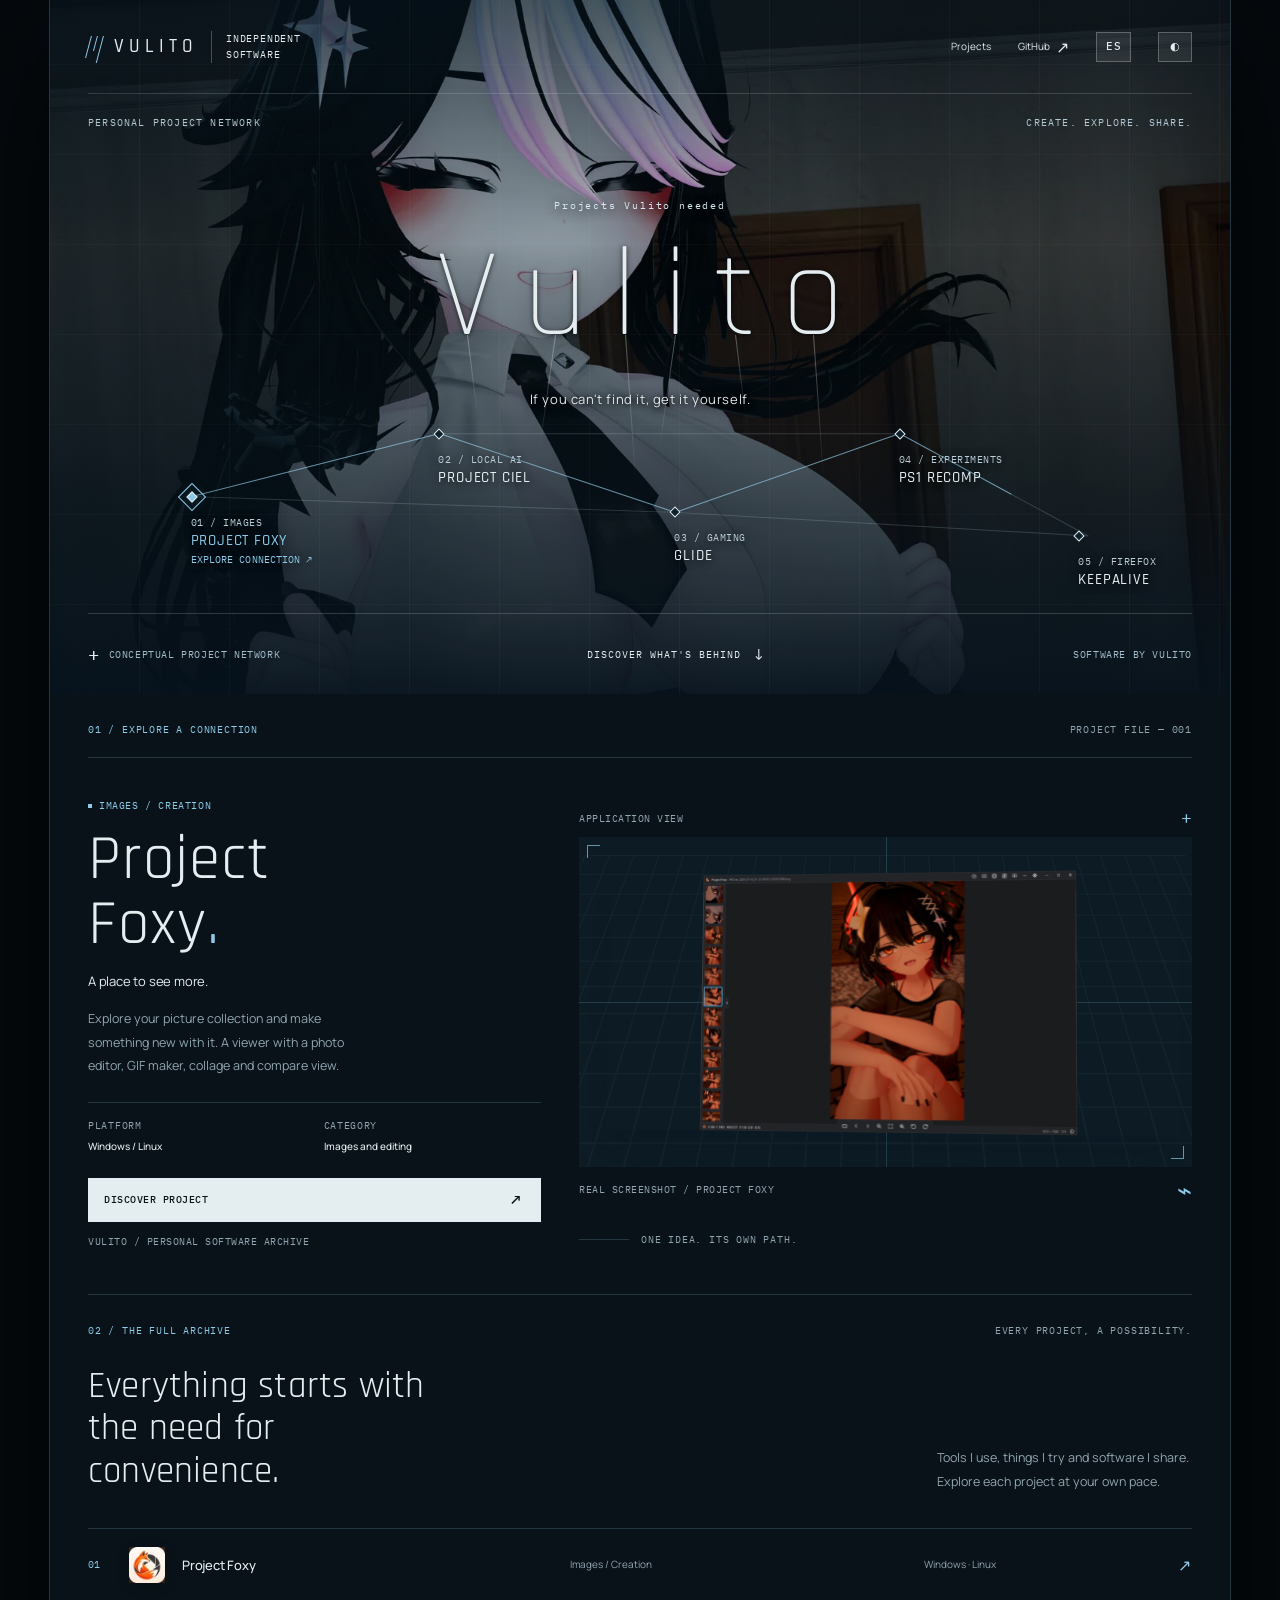
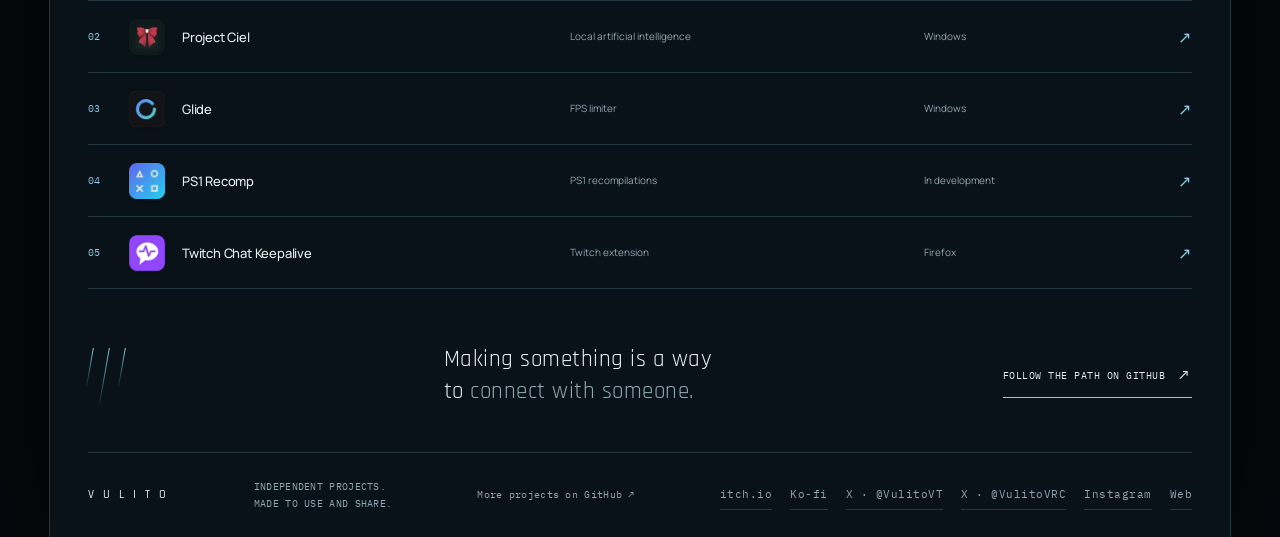
==== commit ed1be6ea: "Portada: versión en las rutas del estilo y el script para que ningún navegador use la copia vieja Co" ====
--- a/index.html
+++ b/index.html
@@ -11,7 +11,7 @@
   <meta property="og:image" content="https://vulob1.github.io/img/social.png">
   <meta property="og:type" content="website">
   <link rel="icon" href="img/favicon.png">
-  <link rel="stylesheet" href="home/styles.css">
+  <link rel="stylesheet" href="home/styles.css?v=2">
   <script>
     try { var t = localStorage.getItem('theme'); if (t) document.documentElement.dataset.theme = t; } catch (e) {}
   </script>
@@ -52,6 +52,6 @@
  </div>
 </div>
 <div id="ds-assets" hidden><img id="ds-asset-foxy" src="home/assets/project-foxy-captura.webp" alt=""><img id="ds-asset-ciel" src="home/assets/project-ciel-captura.webp" alt=""></div>
-<script src="home/script.js"></script>
+<script src="home/script.js?v=2"></script>
 </body>
 </html>
--- a/home/styles.css
+++ b/home/styles.css
@@ -138,3 +138,9 @@
 #vulito-nexo .ds-socials a:hover{border-bottom-color:var(--ds-blue);color:var(--ds-blue)}
 #vulito-nexo .ds-footer{flex-wrap:wrap}
 @media(max-width:650px){#vulito-nexo .ds-tool{height:34px;min-width:38px}#vulito-nexo .ds-socials{justify-content:flex-start}}
+
+/* not as wide: on a wide screen the page is a centred column, with the dark (or light) of the theme at the sides */
+html{background:#05090d}
+html[data-theme="light"]{background:#cdd8db}
+body{background:transparent}
+#vulito-nexo .ds-site{max-width:1180px;margin:0 auto;box-shadow:0 0 0 1px var(--ds-line),0 40px 140px #0009}
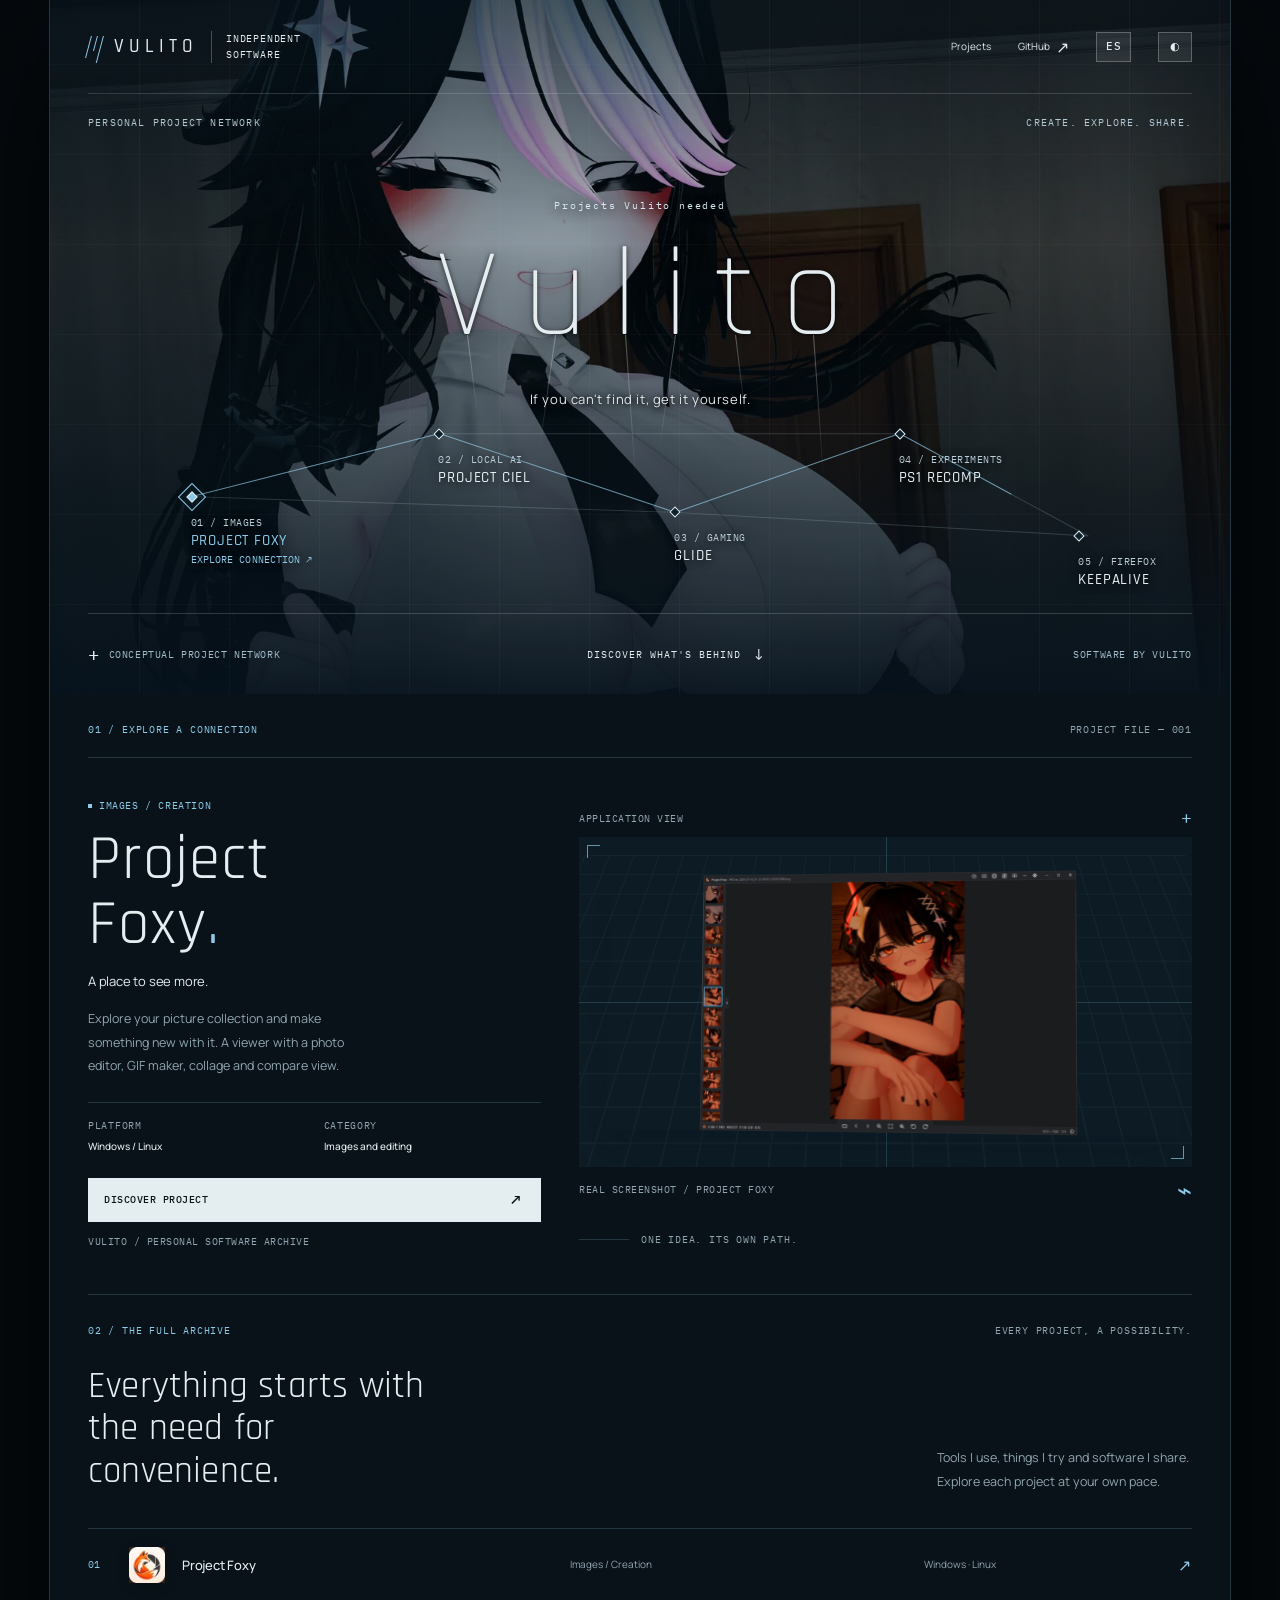
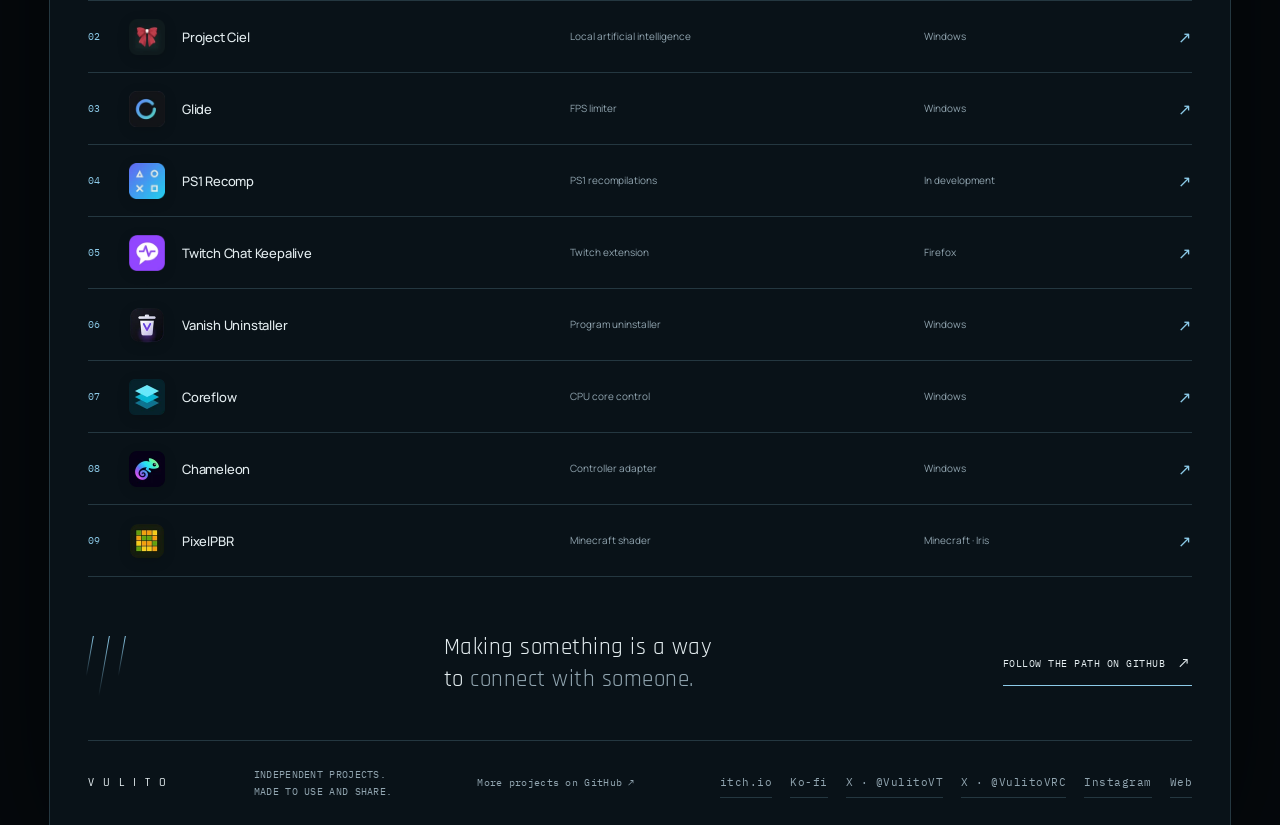
==== commit 5db3de8d: "Proyectos nuevos: Vanish Uninstaller, Coreflow, Chameleon y PixelPBR Cuatro páginas de proyecto con " ====
--- a/index.html
+++ b/index.html
@@ -4,14 +4,14 @@
   <meta charset="utf-8">
   <meta name="viewport" content="width=device-width, initial-scale=1">
   <title>Vulito — proyectos que Vulito necesitaba</title>
-  <meta name="description" content="Aplicaciones, herramientas y experimentos de Vulito. Project Foxy, Project Ciel, Glide, PS1 Recomp y Twitch Chat Keepalive.">
+  <meta name="description" content="Aplicaciones, herramientas y experimentos de Vulito. Project Foxy, Project Ciel, Glide, PS1 Recomp, Twitch Chat Keepalive, Vanish Uninstaller, Coreflow, Chameleon y PixelPBR.">
   <meta name="theme-color" content="#091218">
   <meta property="og:title" content="Vulito — proyectos que Vulito necesitaba">
-  <meta property="og:description" content="Aplicaciones, herramientas y experimentos de Vulito. Project Foxy, Project Ciel, Glide, PS1 Recomp y Twitch Chat Keepalive.">
+  <meta property="og:description" content="Aplicaciones, herramientas y experimentos de Vulito. Project Foxy, Project Ciel, Glide, PS1 Recomp, Twitch Chat Keepalive, Vanish Uninstaller, Coreflow, Chameleon y PixelPBR.">
   <meta property="og:image" content="https://vulob1.github.io/img/social.png">
   <meta property="og:type" content="website">
   <link rel="icon" href="img/favicon.png">
-  <link rel="stylesheet" href="home/styles.css?v=2">
+  <link rel="stylesheet" href="home/styles.css?v=3">
   <script>
     try { var t = localStorage.getItem('theme'); if (t) document.documentElement.dataset.theme = t; } catch (e) {}
   </script>
@@ -45,6 +45,10 @@
     <a href="https://vulob1.github.io/Glide/" target="_blank" rel="noopener"><span class="ds-archive-number">03</span><img class="ds-project-icon" src="home/assets/glide-icono.webp" alt="" width="36" height="36" loading="lazy"><h3>Glide</h3><span class="ds-archive-type">Limitador de FPS</span><span class="ds-archive-platform">Windows</span><span class="ds-icon" aria-hidden="true">↗</span></a>
     <a href="https://vulob1.github.io/PS1Recomp/" target="_blank" rel="noopener"><span class="ds-archive-number">04</span><img class="ds-project-icon" src="home/assets/ps1-recomp-icono.webp" alt="" width="36" height="36" loading="lazy"><h3>PS1 Recomp</h3><span class="ds-archive-type">Recompilaciones de PS1</span><span class="ds-archive-platform">En desarrollo</span><span class="ds-icon" aria-hidden="true">↗</span></a>
     <a href="https://vulob1.github.io/TwitchChatKeepalive/" target="_blank" rel="noopener"><span class="ds-archive-number">05</span><img class="ds-project-icon" src="home/assets/twitch-chat-keepalive-icono.webp" alt="" width="36" height="36" loading="lazy"><h3>Twitch Chat Keepalive</h3><span class="ds-archive-type">Extensión para Twitch</span><span class="ds-archive-platform">Firefox</span><span class="ds-icon" aria-hidden="true">↗</span></a>
+    <a href="https://vulob1.github.io/VanishUninstaller/" target="_blank" rel="noopener"><span class="ds-archive-number">06</span><img class="ds-project-icon" src="home/assets/vanish-uninstaller-icono.webp" alt="" width="36" height="36" loading="lazy"><h3>Vanish Uninstaller</h3><span class="ds-archive-type">Desinstalador de programas</span><span class="ds-archive-platform">Windows</span><span class="ds-icon" aria-hidden="true">↗</span></a>
+    <a href="https://vulob1.github.io/Coreflow/" target="_blank" rel="noopener"><span class="ds-archive-number">07</span><img class="ds-project-icon" src="home/assets/coreflow-icono.webp" alt="" width="36" height="36" loading="lazy"><h3>Coreflow</h3><span class="ds-archive-type">Control de núcleos de CPU</span><span class="ds-archive-platform">Windows</span><span class="ds-icon" aria-hidden="true">↗</span></a>
+    <a href="https://vulob1.github.io/Chameleon/" target="_blank" rel="noopener"><span class="ds-archive-number">08</span><img class="ds-project-icon" src="home/assets/chameleon-icono.webp" alt="" width="36" height="36" loading="lazy"><h3>Chameleon</h3><span class="ds-archive-type">Adaptador de mando</span><span class="ds-archive-platform">Windows</span><span class="ds-icon" aria-hidden="true">↗</span></a>
+    <a href="https://vulob1.github.io/PixelPBR/" target="_blank" rel="noopener"><span class="ds-archive-number">09</span><img class="ds-project-icon" src="home/assets/pixelpbr-icono.webp" alt="" width="36" height="36" loading="lazy"><h3>PixelPBR</h3><span class="ds-archive-type">Shader para Minecraft</span><span class="ds-archive-platform">Minecraft · Iris</span><span class="ds-icon" aria-hidden="true">↗</span></a>
    </div></section>
    <div class="ds-closing"><span class="ds-closing-connection" aria-hidden="true"><i></i><i></i><i></i></span><p>Crear algo es una forma<br>de <span>conectar con alguien.</span></p><a href="https://github.com/VuloB1" target="_blank" rel="noopener">SIGUE EL CAMINO EN GITHUB <span class="ds-icon" aria-hidden="true">↗</span></a></div>
    <footer class="ds-footer"><span class="ds-footer-brand">V U L I T O</span><span>PROYECTOS INDEPENDIENTES.<br>HECHOS PARA USAR Y COMPARTIR.</span><a href="https://github.com/VuloB1" target="_blank" rel="noopener">Más proyectos en GitHub ↗</a><span class="ds-socials"><a href="https://vulito.itch.io/projectciel" target="_blank" rel="noopener">itch.io</a><a href="https://ko-fi.com/vulito" target="_blank" rel="noopener">Ko-fi</a><a href="https://x.com/VulitoVT" target="_blank" rel="noopener">X · @VulitoVT</a><a href="https://x.com/VulitoVRC" target="_blank" rel="noopener">X · @VulitoVRC</a><a href="https://www.instagram.com/vulitovt/" target="_blank" rel="noopener">Instagram</a><a href="https://vulito.carrd.co/" target="_blank" rel="noopener">Web</a></span></footer>
@@ -52,6 +56,6 @@
  </div>
 </div>
 <div id="ds-assets" hidden><img id="ds-asset-foxy" src="home/assets/project-foxy-captura.webp" alt=""><img id="ds-asset-ciel" src="home/assets/project-ciel-captura.webp" alt=""></div>
-<script src="home/script.js?v=2"></script>
+<script src="home/script.js?v=3"></script>
 </body>
 </html>
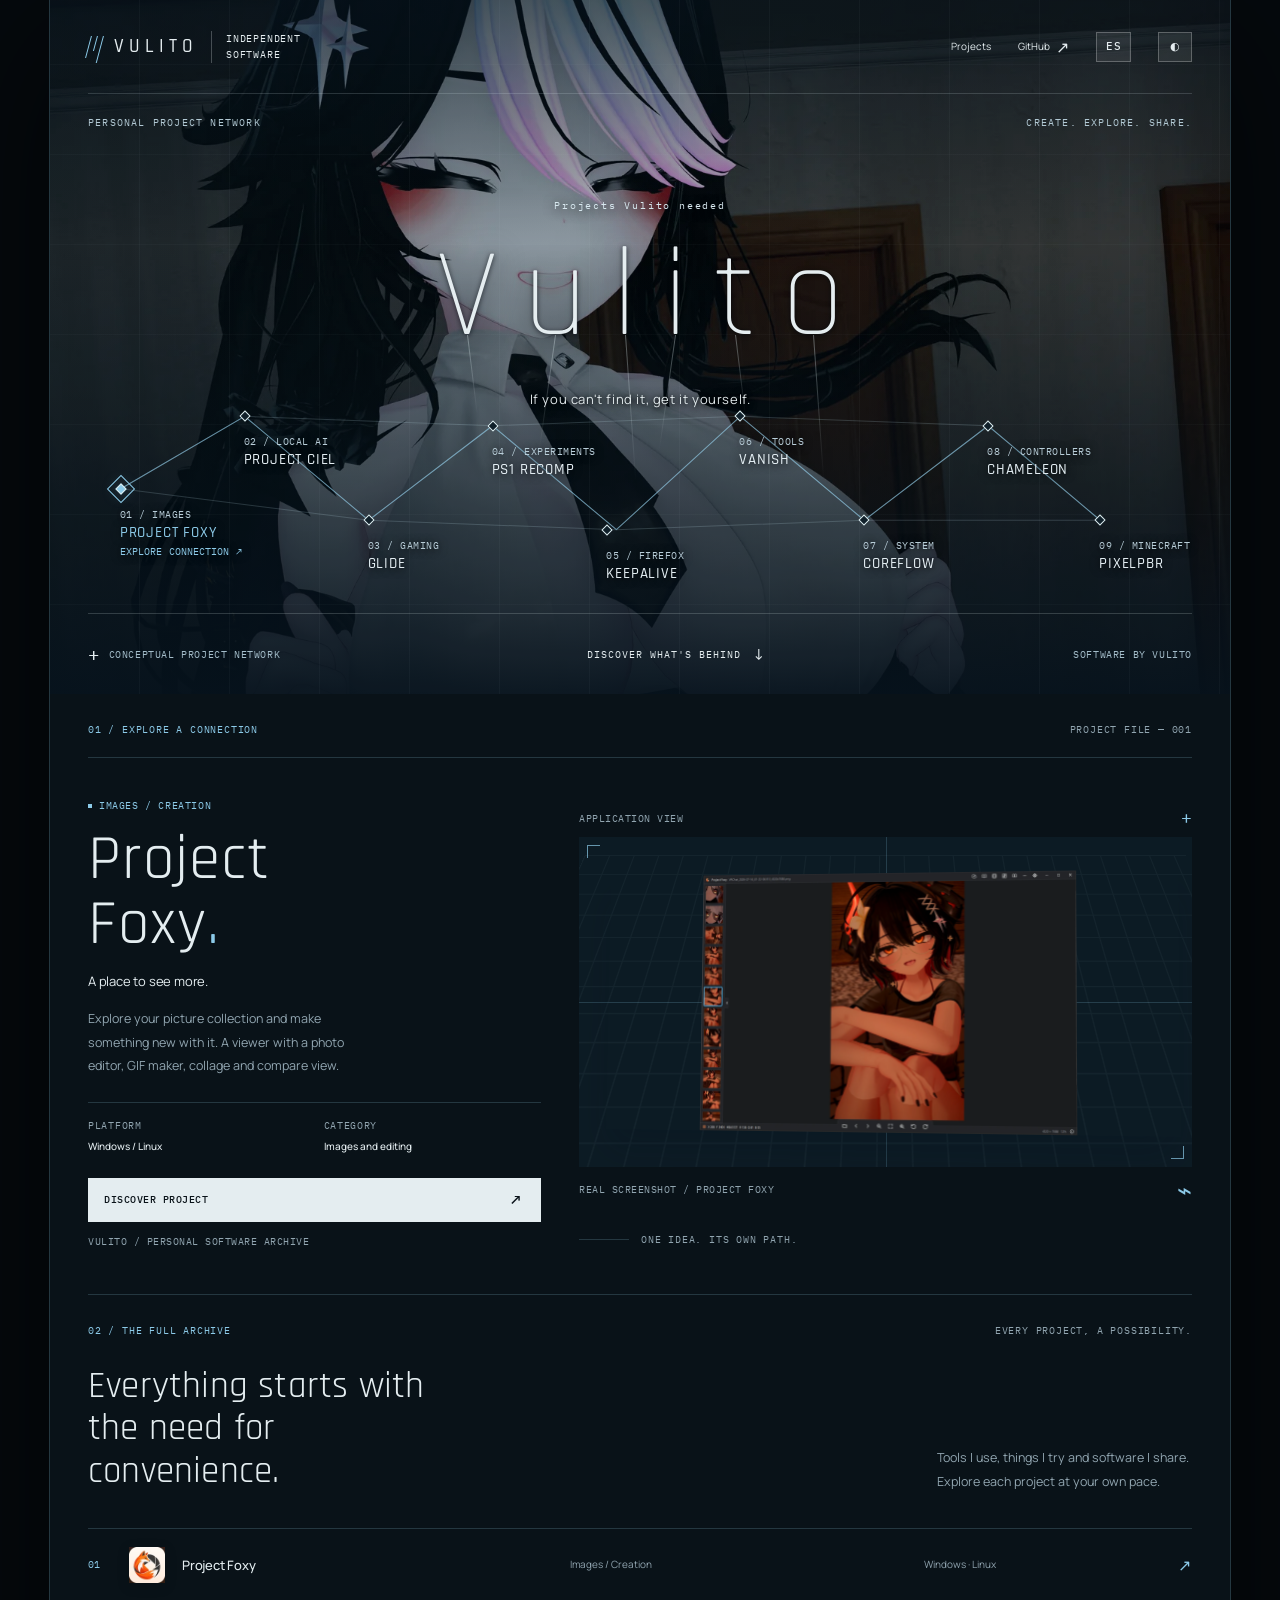
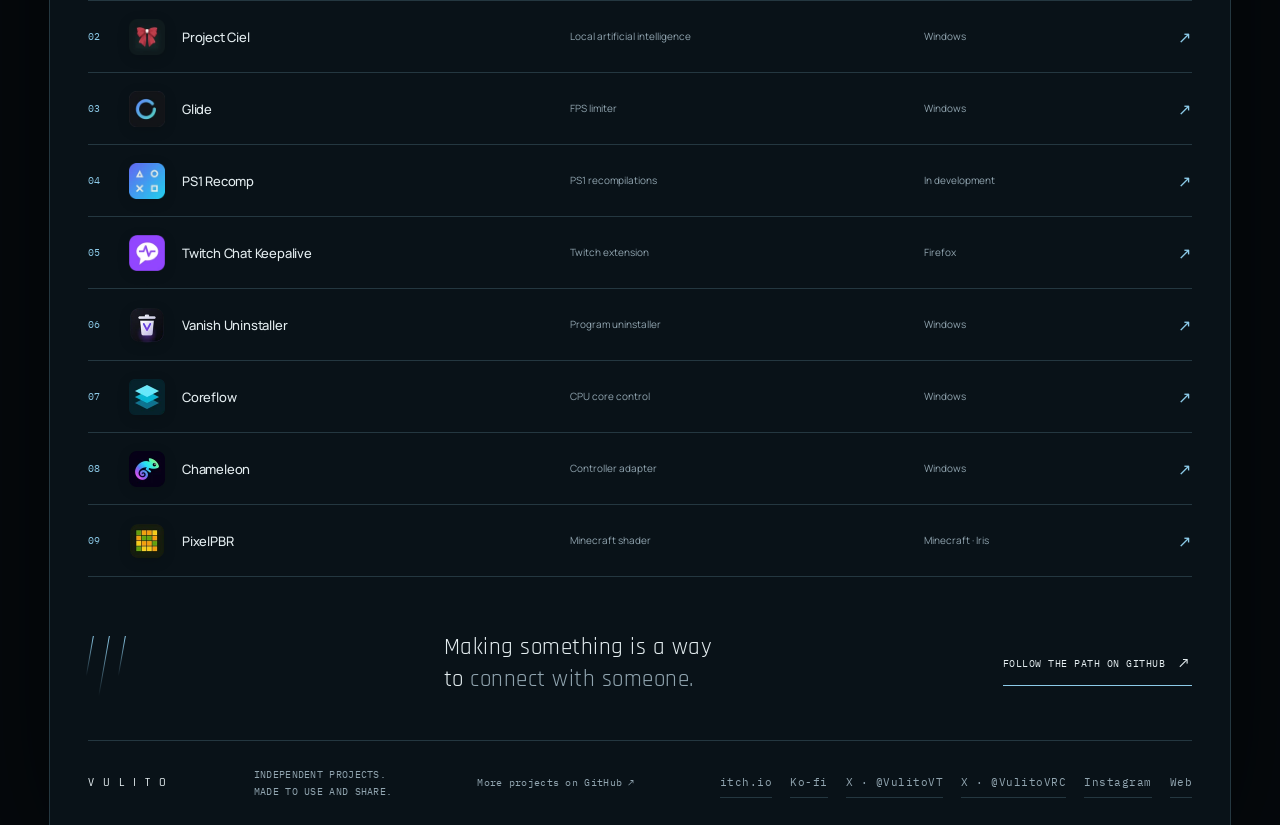
==== commit 524395d6: "Portada: los nueve proyectos en el mapa de nodos Cuatro nodos nuevos (Vanish, Coreflow, Chameleon, P" ====
--- a/index.html
+++ b/index.html
@@ -11,7 +11,7 @@
   <meta property="og:image" content="https://vulob1.github.io/img/social.png">
   <meta property="og:type" content="website">
   <link rel="icon" href="img/favicon.png">
-  <link rel="stylesheet" href="home/styles.css?v=3">
+  <link rel="stylesheet" href="home/styles.css?v=4">
   <script>
     try { var t = localStorage.getItem('theme'); if (t) document.documentElement.dataset.theme = t; } catch (e) {}
   </script>
@@ -24,12 +24,16 @@
    <div class="ds-atmosphere" aria-hidden="true"></div><div class="ds-grain" aria-hidden="true"></div>
    <header class="ds-header"><a class="ds-brand" href="https://vulob1.github.io/" target="_blank" rel="noopener"><span class="ds-brand-symbol" aria-hidden="true"><i></i><i></i><i></i></span>VULITO<span class="ds-brand-sub">INDEPENDENT SOFTWARE</span></a><nav aria-label="Navegación principal"><a href="#ds-work">Proyectos</a><a href="https://github.com/VuloB1" target="_blank" rel="noopener">GitHub <span class="ds-icon" aria-hidden="true">↗</span></a><button type="button" class="ds-tool" id="ds-lang" aria-label="Idioma / Language">EN</button><button type="button" class="ds-tool" id="ds-theme" aria-label="Tema / Theme">◐</button></nav></header>
    <section class="ds-hero" aria-label="Una red de ideas"><div class="ds-hero-topline"><span>PERSONAL PROJECT NETWORK</span><span>CREAR. EXPLORAR. COMPARTIR.</span></div><div class="ds-hero-title"><p>Proyectos que Vulito necesitaba</p><h1 aria-label="Vulito"><span>V</span><span>u</span><span>l</span><span>i</span><span>t</span><span>o</span></h1><div class="ds-title-sub">Si no lo encuentras, consíguelo tú mismo.</div></div>
-    <div class="ds-network" aria-label="Red conceptual para seleccionar proyectos"><svg class="ds-network-lines" viewBox="0 0 1000 400" preserveAspectRatio="none" aria-hidden="true"><path class="ds-network-base" d="M120 190 L330 110 L530 210 L720 110 L880 240 M330 110 L720 110 M120 190 L530 210 L880 240"></path><path class="ds-active-route" d="M120 190 L330 110 L530 210 L720 110 L880 240" pathLength="100"></path></svg>
-     <button type="button" class="ds-node cursor-interaction" data-node="foxy" aria-pressed="true" style="--nx:12%;--ny:47.5%"><span class="ds-node-point" aria-hidden="true"></span><span class="ds-node-copy"><small>01 / IMÁGENES</small><strong>PROJECT FOXY</strong><span>EXPLORAR CONEXIÓN ↗</span></span></button>
-     <button type="button" class="ds-node cursor-interaction" data-node="ciel" aria-pressed="false" style="--nx:33%;--ny:27.5%"><span class="ds-node-point" aria-hidden="true"></span><span class="ds-node-copy"><small>02 / IA LOCAL</small><strong>PROJECT CIEL</strong><span>EXPLORAR CONEXIÓN ↗</span></span></button>
-     <button type="button" class="ds-node cursor-interaction" data-node="glide" aria-pressed="false" style="--nx:53%;--ny:52.5%"><span class="ds-node-point" aria-hidden="true"></span><span class="ds-node-copy"><small>03 / GAMING</small><strong>GLIDE</strong><span>EXPLORAR CONEXIÓN ↗</span></span></button>
-     <button type="button" class="ds-node cursor-interaction" data-node="ps1" aria-pressed="false" style="--nx:72%;--ny:27.5%"><span class="ds-node-point" aria-hidden="true"></span><span class="ds-node-copy"><small>04 / EXPERIMENTOS</small><strong>PS1 RECOMP</strong><span>EXPLORAR CONEXIÓN ↗</span></span></button>
-     <button type="button" class="ds-node cursor-interaction" data-node="twitch" aria-pressed="false" style="--nx:88%;--ny:60%"><span class="ds-node-point" aria-hidden="true"></span><span class="ds-node-copy"><small>05 / FIREFOX</small><strong>KEEPALIVE</strong><span>EXPLORAR CONEXIÓN ↗</span></span></button>
+    <div class="ds-network" aria-label="Red conceptual para seleccionar proyectos"><svg class="ds-network-lines" viewBox="0 0 1000 400" preserveAspectRatio="none" aria-hidden="true"><path class="ds-network-base" d="M60 180 L165 88 L270 220 L375 100 L480 232 L585 88 L690 220 L795 100 L890 220 M165 88 L375 100 L585 88 L795 100 M60 180 L270 220 L480 232 L690 220 L890 220"></path><path class="ds-active-route" d="M60 180 L165 88 L270 220 L375 100 L480 232 L585 88 L690 220 L795 100 L890 220" pathLength="100"></path></svg>
+     <button type="button" class="ds-node cursor-interaction" data-node="foxy" aria-pressed="true" style="--nx:6%;--ny:45%"><span class="ds-node-point" aria-hidden="true"></span><span class="ds-node-copy"><small>01 / IMÁGENES</small><strong>PROJECT FOXY</strong><span>EXPLORAR CONEXIÓN ↗</span></span></button>
+     <button type="button" class="ds-node cursor-interaction" data-node="ciel" aria-pressed="false" style="--nx:16.5%;--ny:22%"><span class="ds-node-point" aria-hidden="true"></span><span class="ds-node-copy"><small>02 / IA LOCAL</small><strong>PROJECT CIEL</strong><span>EXPLORAR CONEXIÓN ↗</span></span></button>
+     <button type="button" class="ds-node cursor-interaction" data-node="glide" aria-pressed="false" style="--nx:27%;--ny:55%"><span class="ds-node-point" aria-hidden="true"></span><span class="ds-node-copy"><small>03 / GAMING</small><strong>GLIDE</strong><span>EXPLORAR CONEXIÓN ↗</span></span></button>
+     <button type="button" class="ds-node cursor-interaction" data-node="ps1" aria-pressed="false" style="--nx:37.5%;--ny:25%"><span class="ds-node-point" aria-hidden="true"></span><span class="ds-node-copy"><small>04 / EXPERIMENTOS</small><strong>PS1 RECOMP</strong><span>EXPLORAR CONEXIÓN ↗</span></span></button>
+     <button type="button" class="ds-node cursor-interaction" data-node="twitch" aria-pressed="false" style="--nx:48%;--ny:58%"><span class="ds-node-point" aria-hidden="true"></span><span class="ds-node-copy"><small>05 / FIREFOX</small><strong>KEEPALIVE</strong><span>EXPLORAR CONEXIÓN ↗</span></span></button>
+     <button type="button" class="ds-node cursor-interaction" data-node="vanish" aria-pressed="false" style="--nx:58.5%;--ny:22%"><span class="ds-node-point" aria-hidden="true"></span><span class="ds-node-copy"><small>06 / HERRAMIENTAS</small><strong>VANISH</strong><span>EXPLORAR CONEXIÓN ↗</span></span></button>
+     <button type="button" class="ds-node cursor-interaction" data-node="coreflow" aria-pressed="false" style="--nx:69%;--ny:55%"><span class="ds-node-point" aria-hidden="true"></span><span class="ds-node-copy"><small>07 / SISTEMA</small><strong>COREFLOW</strong><span>EXPLORAR CONEXIÓN ↗</span></span></button>
+     <button type="button" class="ds-node cursor-interaction" data-node="chameleon" aria-pressed="false" style="--nx:79.5%;--ny:25%"><span class="ds-node-point" aria-hidden="true"></span><span class="ds-node-copy"><small>08 / MANDOS</small><strong>CHAMELEON</strong><span>EXPLORAR CONEXIÓN ↗</span></span></button>
+     <button type="button" class="ds-node cursor-interaction" data-node="pixelpbr" aria-pressed="false" style="--nx:89%;--ny:55%"><span class="ds-node-point" aria-hidden="true"></span><span class="ds-node-copy"><small>09 / MINECRAFT</small><strong>PIXELPBR</strong><span>EXPLORAR CONEXIÓN ↗</span></span></button>
     </div>
     <div class="ds-hero-bottom"><span class="ds-bottom-note"><span class="ds-tiny-cross">+</span> RED CONCEPTUAL DE PROYECTOS</span><a href="#ds-work">DESCUBRE LO QUE HAY DETRÁS <span class="ds-icon" aria-hidden="true">↓</span></a><span class="ds-bottom-note">SOFTWARE BY VULITO</span></div>
    </section>
@@ -55,7 +59,7 @@
   </main>
  </div>
 </div>
-<div id="ds-assets" hidden><img id="ds-asset-foxy" src="home/assets/project-foxy-captura.webp" alt=""><img id="ds-asset-ciel" src="home/assets/project-ciel-captura.webp" alt=""></div>
-<script src="home/script.js?v=3"></script>
+<div id="ds-assets" hidden><img id="ds-asset-foxy" src="home/assets/project-foxy-captura.webp" alt=""><img id="ds-asset-ciel" src="home/assets/project-ciel-captura.webp" alt=""><img id="ds-asset-vanish" src="home/assets/vanish-uninstaller-captura.webp" alt=""><img id="ds-asset-coreflow" src="home/assets/coreflow-captura.webp" alt=""></div>
+<script src="home/script.js?v=4"></script>
 </body>
 </html>
--- a/home/styles.css
+++ b/home/styles.css
@@ -144,3 +144,6 @@
 html[data-theme="light"]{background:#cdd8db}
 body{background:transparent}
 #vulito-nexo .ds-site{max-width:1180px;margin:0 auto;box-shadow:0 0 0 1px var(--ds-line),0 40px 140px #0009}
+
+/* nine projects: the phone list needs more room */
+@media(max-width:650px){#vulito-nexo .ds-hero{min-height:840px}#vulito-nexo .ds-network{height:450px}}
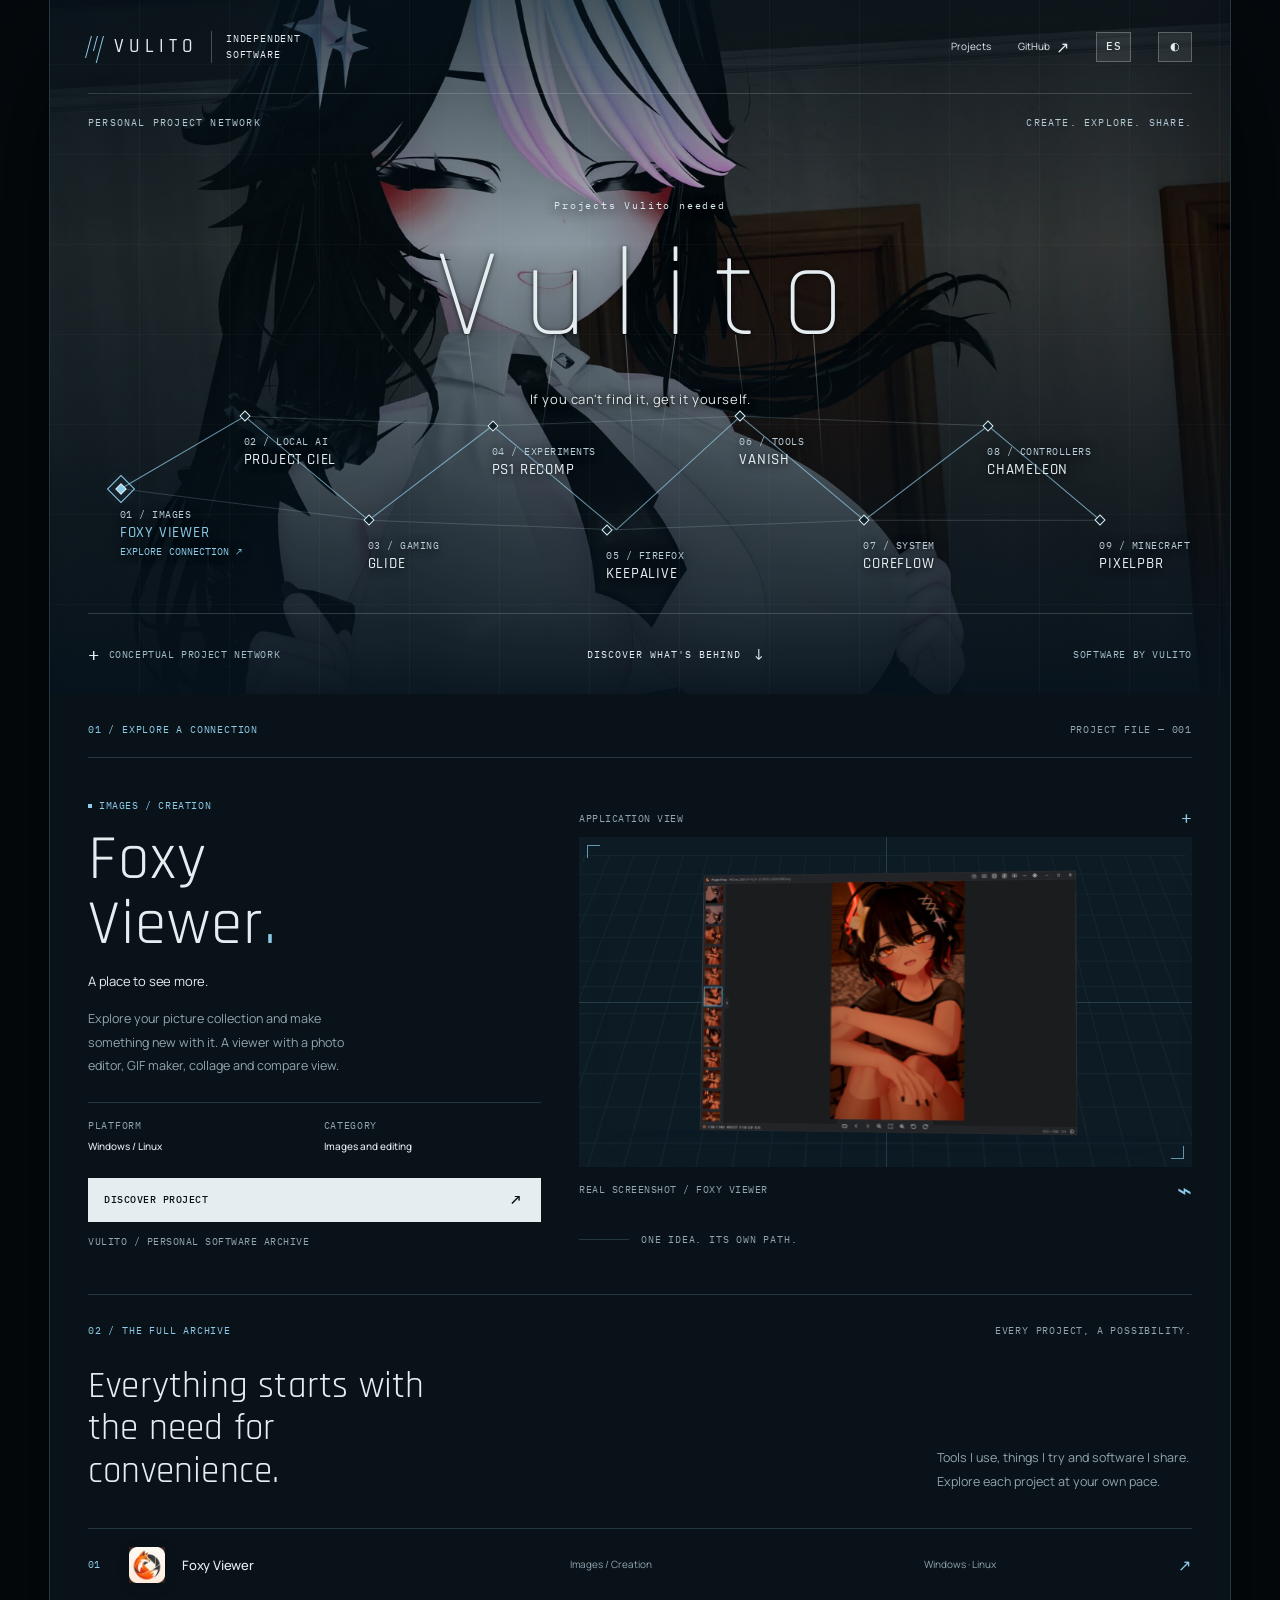
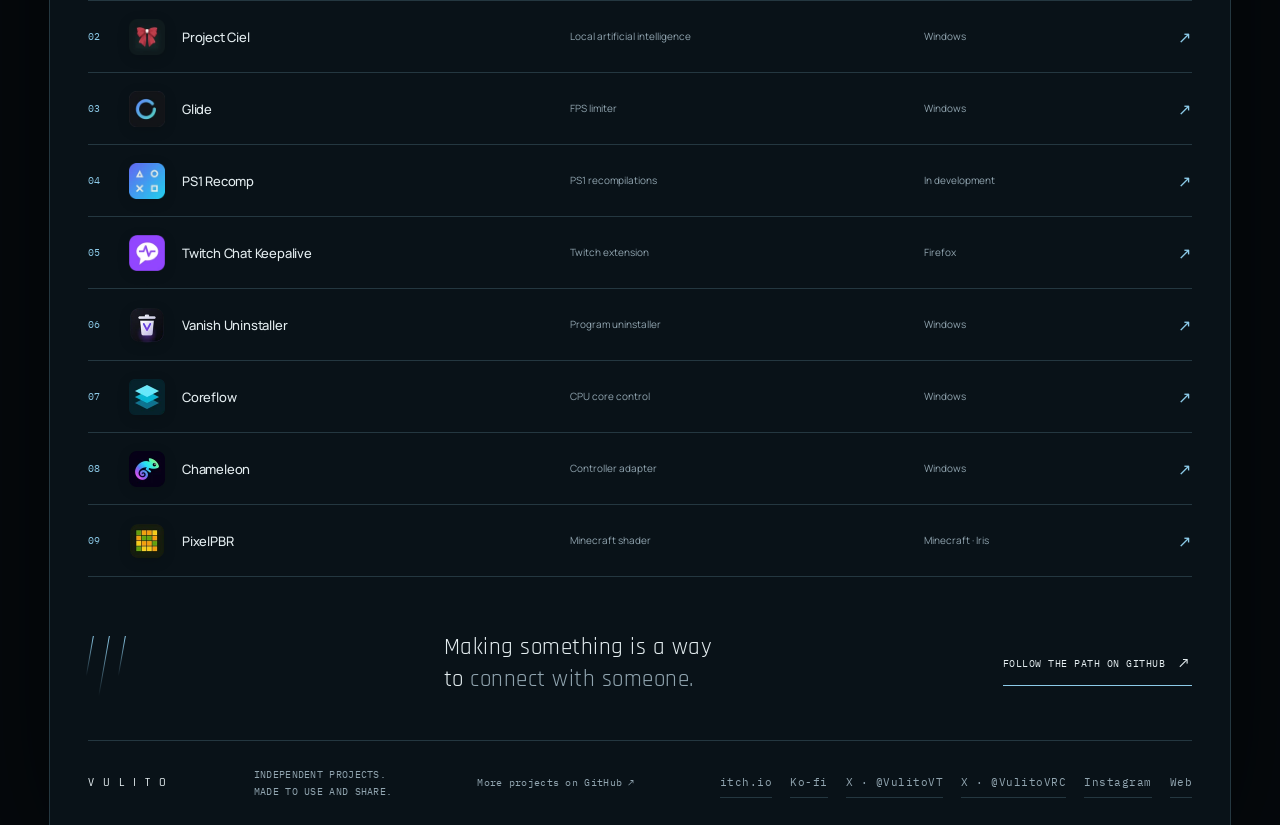
==== commit cc06b172: "Project Foxy ahora se llama Foxy Viewer (portada y página del proyecto) Co-Authored-By: Claude Sonne" ====
--- a/index.html
+++ b/index.html
@@ -4,14 +4,14 @@
   <meta charset="utf-8">
   <meta name="viewport" content="width=device-width, initial-scale=1">
   <title>Vulito — proyectos que Vulito necesitaba</title>
-  <meta name="description" content="Aplicaciones, herramientas y experimentos de Vulito. Project Foxy, Project Ciel, Glide, PS1 Recomp, Twitch Chat Keepalive, Vanish Uninstaller, Coreflow, Chameleon y PixelPBR.">
+  <meta name="description" content="Aplicaciones, herramientas y experimentos de Vulito. Foxy Viewer, Project Ciel, Glide, PS1 Recomp, Twitch Chat Keepalive, Vanish Uninstaller, Coreflow, Chameleon y PixelPBR.">
   <meta name="theme-color" content="#091218">
   <meta property="og:title" content="Vulito — proyectos que Vulito necesitaba">
-  <meta property="og:description" content="Aplicaciones, herramientas y experimentos de Vulito. Project Foxy, Project Ciel, Glide, PS1 Recomp, Twitch Chat Keepalive, Vanish Uninstaller, Coreflow, Chameleon y PixelPBR.">
+  <meta property="og:description" content="Aplicaciones, herramientas y experimentos de Vulito. Foxy Viewer, Project Ciel, Glide, PS1 Recomp, Twitch Chat Keepalive, Vanish Uninstaller, Coreflow, Chameleon y PixelPBR.">
   <meta property="og:image" content="https://vulob1.github.io/img/social.png">
   <meta property="og:type" content="website">
   <link rel="icon" href="img/favicon.png">
-  <link rel="stylesheet" href="home/styles.css?v=4">
+  <link rel="stylesheet" href="home/styles.css?v=5">
   <script>
     try { var t = localStorage.getItem('theme'); if (t) document.documentElement.dataset.theme = t; } catch (e) {}
   </script>
@@ -25,7 +25,7 @@
    <header class="ds-header"><a class="ds-brand" href="https://vulob1.github.io/" target="_blank" rel="noopener"><span class="ds-brand-symbol" aria-hidden="true"><i></i><i></i><i></i></span>VULITO<span class="ds-brand-sub">INDEPENDENT SOFTWARE</span></a><nav aria-label="Navegación principal"><a href="#ds-work">Proyectos</a><a href="https://github.com/VuloB1" target="_blank" rel="noopener">GitHub <span class="ds-icon" aria-hidden="true">↗</span></a><button type="button" class="ds-tool" id="ds-lang" aria-label="Idioma / Language">EN</button><button type="button" class="ds-tool" id="ds-theme" aria-label="Tema / Theme">◐</button></nav></header>
    <section class="ds-hero" aria-label="Una red de ideas"><div class="ds-hero-topline"><span>PERSONAL PROJECT NETWORK</span><span>CREAR. EXPLORAR. COMPARTIR.</span></div><div class="ds-hero-title"><p>Proyectos que Vulito necesitaba</p><h1 aria-label="Vulito"><span>V</span><span>u</span><span>l</span><span>i</span><span>t</span><span>o</span></h1><div class="ds-title-sub">Si no lo encuentras, consíguelo tú mismo.</div></div>
     <div class="ds-network" aria-label="Red conceptual para seleccionar proyectos"><svg class="ds-network-lines" viewBox="0 0 1000 400" preserveAspectRatio="none" aria-hidden="true"><path class="ds-network-base" d="M60 180 L165 88 L270 220 L375 100 L480 232 L585 88 L690 220 L795 100 L890 220 M165 88 L375 100 L585 88 L795 100 M60 180 L270 220 L480 232 L690 220 L890 220"></path><path class="ds-active-route" d="M60 180 L165 88 L270 220 L375 100 L480 232 L585 88 L690 220 L795 100 L890 220" pathLength="100"></path></svg>
-     <button type="button" class="ds-node cursor-interaction" data-node="foxy" aria-pressed="true" style="--nx:6%;--ny:45%"><span class="ds-node-point" aria-hidden="true"></span><span class="ds-node-copy"><small>01 / IMÁGENES</small><strong>PROJECT FOXY</strong><span>EXPLORAR CONEXIÓN ↗</span></span></button>
+     <button type="button" class="ds-node cursor-interaction" data-node="foxy" aria-pressed="true" style="--nx:6%;--ny:45%"><span class="ds-node-point" aria-hidden="true"></span><span class="ds-node-copy"><small>01 / IMÁGENES</small><strong>FOXY VIEWER</strong><span>EXPLORAR CONEXIÓN ↗</span></span></button>
      <button type="button" class="ds-node cursor-interaction" data-node="ciel" aria-pressed="false" style="--nx:16.5%;--ny:22%"><span class="ds-node-point" aria-hidden="true"></span><span class="ds-node-copy"><small>02 / IA LOCAL</small><strong>PROJECT CIEL</strong><span>EXPLORAR CONEXIÓN ↗</span></span></button>
      <button type="button" class="ds-node cursor-interaction" data-node="glide" aria-pressed="false" style="--nx:27%;--ny:55%"><span class="ds-node-point" aria-hidden="true"></span><span class="ds-node-copy"><small>03 / GAMING</small><strong>GLIDE</strong><span>EXPLORAR CONEXIÓN ↗</span></span></button>
      <button type="button" class="ds-node cursor-interaction" data-node="ps1" aria-pressed="false" style="--nx:37.5%;--ny:25%"><span class="ds-node-point" aria-hidden="true"></span><span class="ds-node-copy"><small>04 / EXPERIMENTOS</small><strong>PS1 RECOMP</strong><span>EXPLORAR CONEXIÓN ↗</span></span></button>
@@ -41,10 +41,10 @@
   <main class="ds-content">
    <section class="ds-feature" id="ds-work" aria-labelledby="ds-project-heading"><div class="ds-section-header"><span class="ds-section-number">01 / EXPLORAR UNA CONEXIÓN</span><span class="ds-section-end" data-ds-file>PROJECT FILE — 001</span></div><div class="ds-feature-grid">
     <div class="ds-project-info" aria-live="polite"><div class="ds-project-label"><span class="ds-info-square"></span><span data-ds-category>IMÁGENES / CREACIÓN</span></div><h2 id="ds-project-heading" data-ds-name>Project<br>Foxy<span>.</span></h2><p class="ds-project-subtitle" data-ds-subtitle>Un lugar para ver más.</p><p class="ds-project-description" data-ds-description>Explora tu colección de imágenes y haz algo nuevo con ella. Un visor con editor de fotos, creador de GIF, collage y comparador.</p><div class="ds-project-meta"><div><span>PLATAFORMA</span><strong data-ds-platform>Windows / Linux</strong></div><div><span>CATEGORÍA</span><strong data-ds-type>Imágenes y edición</strong></div></div><a class="ds-primary cursor-interaction" data-ds-link href="https://vulob1.github.io/ProjectFoxy/" target="_blank" rel="noopener"><span>DESCUBRIR PROYECTO</span><span class="ds-icon" aria-hidden="true">↗</span></a><span class="ds-file-note">VULITO / ARCHIVO PERSONAL DE SOFTWARE</span></div>
-    <div class="ds-project-visual"><div class="ds-visual-top"><span data-ds-preview>VISTA DE LA APLICACIÓN</span><span class="ds-visual-cross">+</span></div><div class="ds-preview-stage"><div class="ds-preview-grid" aria-hidden="true"></div><div class="ds-preview-axis axis-h" aria-hidden="true"></div><div class="ds-preview-axis axis-v" aria-hidden="true"></div><img data-ds-image alt="Captura real del visor de imágenes Project Foxy"><div class="ds-type-art" data-ds-art hidden><span class="ds-art-label">EXPERIMENT / VULITO</span><strong data-ds-art-name>GLIDE</strong><div class="ds-art-connection" aria-hidden="true"><i></i><i></i><i></i><i></i><i></i></div><span class="ds-art-caption" data-ds-art-caption>FRAME PACING / FPS LIMITER</span></div><span class="ds-preview-corner corner-tl"></span><span class="ds-preview-corner corner-br"></span></div><div class="ds-visual-bottom"><span data-ds-caption>CAPTURA REAL / PROJECT FOXY</span><span class="ds-visual-mark" aria-hidden="true">⌁</span></div><div class="ds-visual-annotation"><span class="ds-annotation-line"></span><span>UNA IDEA. SU PROPIO CAMINO.</span></div></div>
+    <div class="ds-project-visual"><div class="ds-visual-top"><span data-ds-preview>VISTA DE LA APLICACIÓN</span><span class="ds-visual-cross">+</span></div><div class="ds-preview-stage"><div class="ds-preview-grid" aria-hidden="true"></div><div class="ds-preview-axis axis-h" aria-hidden="true"></div><div class="ds-preview-axis axis-v" aria-hidden="true"></div><img data-ds-image alt="Captura real del visor de imágenes Foxy Viewer"><div class="ds-type-art" data-ds-art hidden><span class="ds-art-label">EXPERIMENT / VULITO</span><strong data-ds-art-name>GLIDE</strong><div class="ds-art-connection" aria-hidden="true"><i></i><i></i><i></i><i></i><i></i></div><span class="ds-art-caption" data-ds-art-caption>FRAME PACING / FPS LIMITER</span></div><span class="ds-preview-corner corner-tl"></span><span class="ds-preview-corner corner-br"></span></div><div class="ds-visual-bottom"><span data-ds-caption>CAPTURA REAL / FOXY VIEWER</span><span class="ds-visual-mark" aria-hidden="true">⌁</span></div><div class="ds-visual-annotation"><span class="ds-annotation-line"></span><span>UNA IDEA. SU PROPIO CAMINO.</span></div></div>
    </div></section>
    <section class="ds-archive" aria-labelledby="ds-archive-heading"><div class="ds-section-header"><span class="ds-section-number">02 / EL ARCHIVO COMPLETO</span><span class="ds-section-end">CADA PROYECTO, UNA POSIBILIDAD.</span></div><div class="ds-archive-intro"><h2 id="ds-archive-heading">Todo comienza por<br>la necesidad de<br>comodidad.</h2><p>Herramientas que uso, cosas que pruebo y software que comparto. Explora cada proyecto a tu propio ritmo.</p></div><div class="ds-archive-list">
-    <a href="https://vulob1.github.io/ProjectFoxy/" target="_blank" rel="noopener"><span class="ds-archive-number">01</span><img class="ds-project-icon" src="home/assets/project-foxy-icono.webp" alt="" width="36" height="36" loading="lazy"><h3>Project Foxy</h3><span class="ds-archive-type">Imágenes / Creación</span><span class="ds-archive-platform">Windows · Linux</span><span class="ds-icon" aria-hidden="true">↗</span></a>
+    <a href="https://vulob1.github.io/ProjectFoxy/" target="_blank" rel="noopener"><span class="ds-archive-number">01</span><img class="ds-project-icon" src="home/assets/project-foxy-icono.webp" alt="" width="36" height="36" loading="lazy"><h3>Foxy Viewer</h3><span class="ds-archive-type">Imágenes / Creación</span><span class="ds-archive-platform">Windows · Linux</span><span class="ds-icon" aria-hidden="true">↗</span></a>
     <a href="https://vulob1.github.io/ProjectCiel/" target="_blank" rel="noopener"><span class="ds-archive-number">02</span><img class="ds-project-icon" src="home/assets/project-ciel-icono.webp" alt="" width="36" height="36" loading="lazy"><h3>Project Ciel</h3><span class="ds-archive-type">Inteligencia artificial local</span><span class="ds-archive-platform">Windows</span><span class="ds-icon" aria-hidden="true">↗</span></a>
     <a href="https://vulob1.github.io/Glide/" target="_blank" rel="noopener"><span class="ds-archive-number">03</span><img class="ds-project-icon" src="home/assets/glide-icono.webp" alt="" width="36" height="36" loading="lazy"><h3>Glide</h3><span class="ds-archive-type">Limitador de FPS</span><span class="ds-archive-platform">Windows</span><span class="ds-icon" aria-hidden="true">↗</span></a>
     <a href="https://vulob1.github.io/PS1Recomp/" target="_blank" rel="noopener"><span class="ds-archive-number">04</span><img class="ds-project-icon" src="home/assets/ps1-recomp-icono.webp" alt="" width="36" height="36" loading="lazy"><h3>PS1 Recomp</h3><span class="ds-archive-type">Recompilaciones de PS1</span><span class="ds-archive-platform">En desarrollo</span><span class="ds-icon" aria-hidden="true">↗</span></a>
@@ -60,6 +60,6 @@
  </div>
 </div>
 <div id="ds-assets" hidden><img id="ds-asset-foxy" src="home/assets/project-foxy-captura.webp" alt=""><img id="ds-asset-ciel" src="home/assets/project-ciel-captura.webp" alt=""><img id="ds-asset-vanish" src="home/assets/vanish-uninstaller-captura.webp" alt=""><img id="ds-asset-coreflow" src="home/assets/coreflow-captura.webp" alt=""></div>
-<script src="home/script.js?v=4"></script>
+<script src="home/script.js?v=5"></script>
 </body>
 </html>
